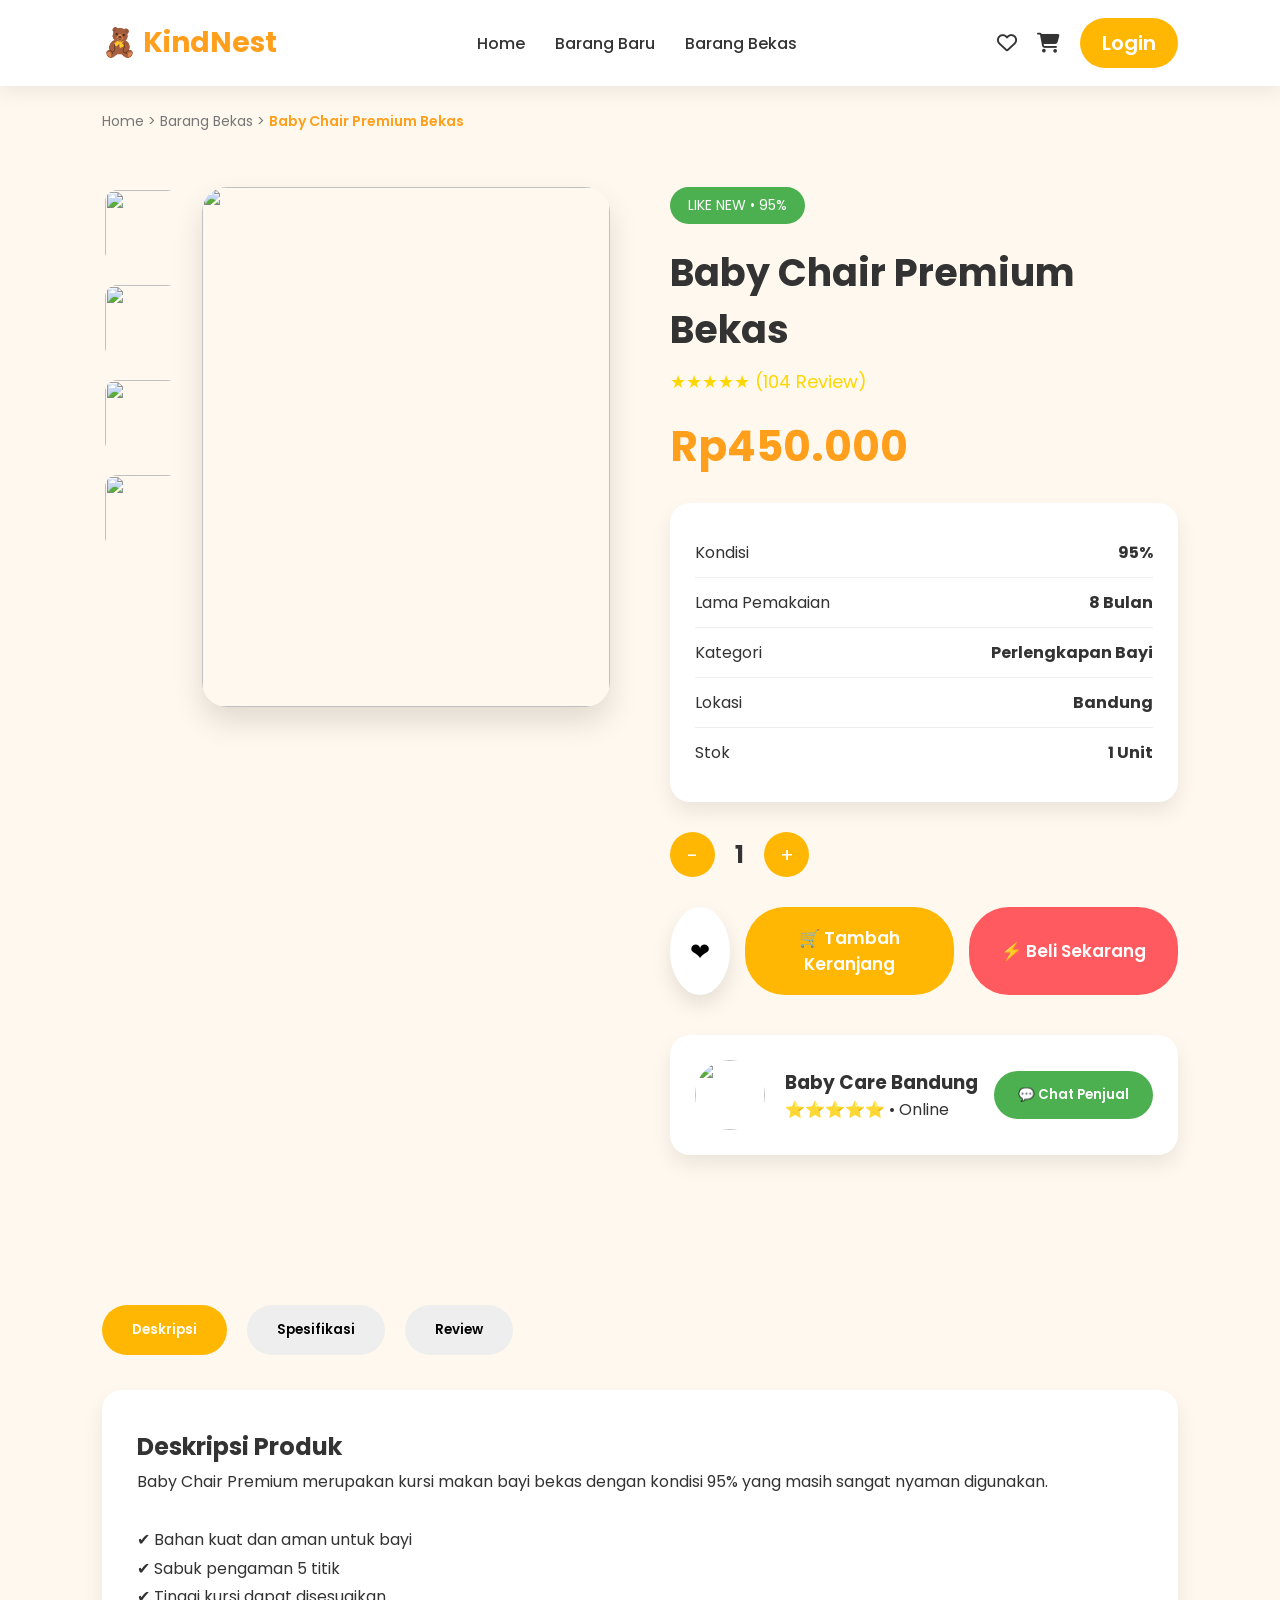
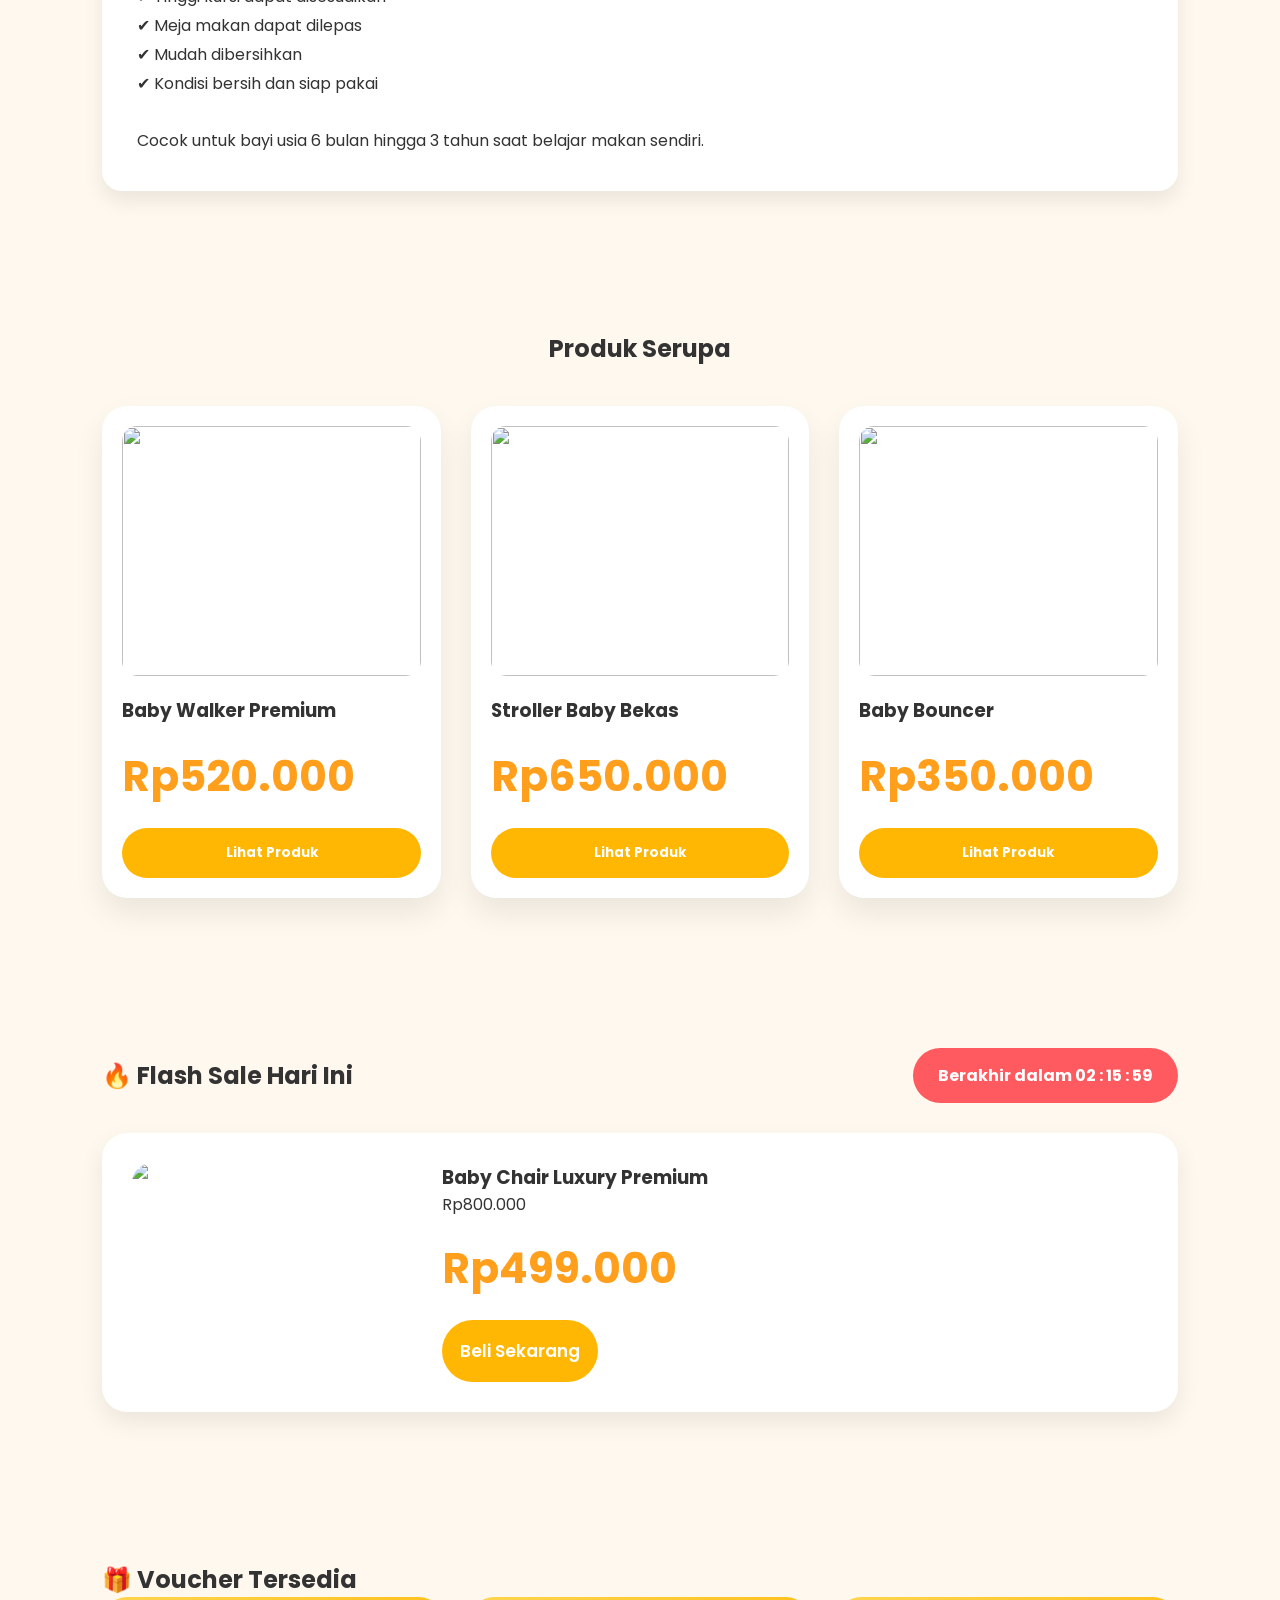
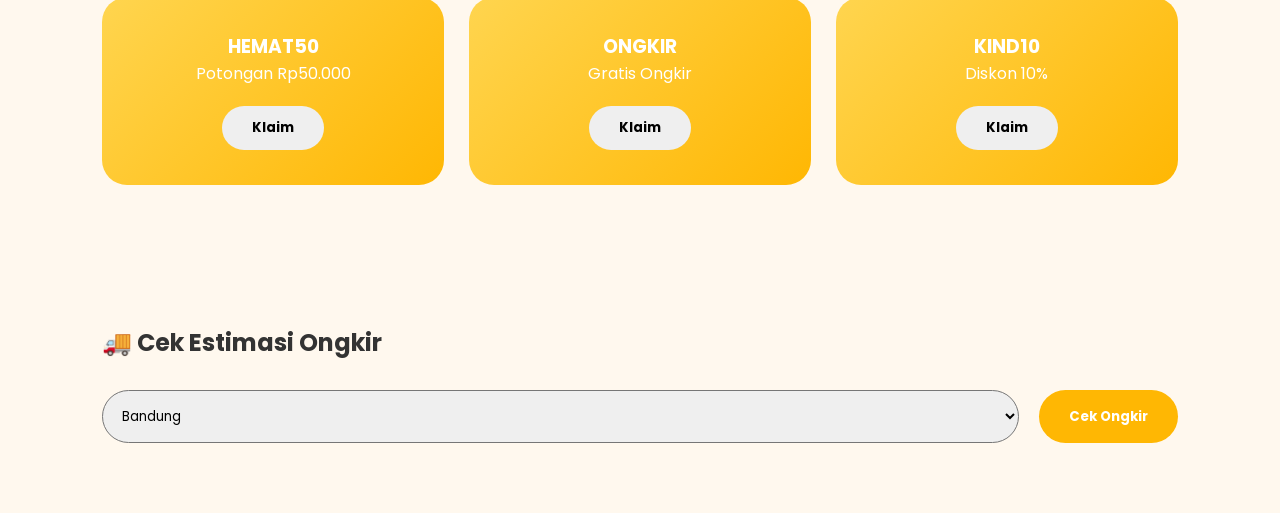
==== baby-chair.html @ d336367d "Initial commit" ====
<!DOCTYPE html>
<html lang="id">

<head>

<meta charset="UTF-8">
<meta name="viewport" content="width=device-width, initial-scale=1.0">

<title>KindNest | Detail Baby Chair Bekas</title>


<link rel="preconnect" href="https://fonts.googleapis.com">

<link href="https://fonts.googleapis.com/css2?family=Poppins:wght@300;400;500;600;700&display=swap" rel="stylesheet">


<link rel="stylesheet"
href="https://cdnjs.cloudflare.com/ajax/libs/font-awesome/6.6.0/css/all.min.css">


<link rel="stylesheet" href="css/style.css">


</head>



<body>



<header>


<div class="logo">🧸 KindNest</div>



<nav>

<a href="index.html">Home</a>

<a href="barang-baru.html">Barang Baru</a>

<a href="barang-bekas.html">Barang Bekas</a>

</nav>




<div class="header-icon">


<i class="fa-regular fa-heart"></i>


<i class="fa-solid fa-cart-shopping"></i>


<a href="login.html" class="login-btn">Login</a>


</div>



</header>





<div class="breadcrumb">


Home >

Barang Bekas >


<span>Baby Chair Premium Bekas</span>


</div>







<section class="detail-container">



<!-- GALLERY -->


<div class="gallery">



<div class="thumbnail">



<img src="assets/images/chair1.jpg" onclick="changeImage(this)">



<img src="assets/images/chair2.jpg" onclick="changeImage(this)">



<img src="assets/images/chair3.jpg" onclick="changeImage(this)">



<img src="assets/images/chair4.jpg" onclick="changeImage(this)">



</div>





<div class="main-image">


<img id="mainImage" src="assets/images/chair1.jpg">



</div>



</div>







<!-- DETAIL PRODUK -->


<div>




<span class="badge-used">


LIKE NEW • 95%


</span>





<h1 class="product-title">


Baby Chair Premium Bekas


</h1>





<div class="rating">


★★★★★ (104 Review)


</div>





<div class="price">


Rp450.000


</div>







<div class="info-box">





<div class="info-item">


<span>Kondisi</span>


<strong>95%</strong>


</div>






<div class="info-item">


<span>Lama Pemakaian</span>


<strong>8 Bulan</strong>


</div>






<div class="info-item">


<span>Kategori</span>


<strong>Perlengkapan Bayi</strong>


</div>






<div class="info-item">


<span>Lokasi</span>


<strong>Bandung</strong>


</div>






<div class="info-item">


<span>Stok</span>


<strong>1 Unit</strong>


</div>





</div>







<div class="quantity">


<button onclick="minus()">-</button>


<span id="qty">1</span>


<button onclick="plus()">+</button>


</div>







<div class="action">



<button class="wishlist">


❤


</button>




<button class="cart">


🛒 Tambah Keranjang


</button>





<button class="buy">


⚡ Beli Sekarang


</button>



</div>







<div class="seller">





<div class="avatar">



<img src="assets/images/avatar.jpg">





<div>


<h3>Baby Care Bandung</h3>


<p>⭐⭐⭐⭐⭐ • Online</p>


</div>




</div>





<button class="chat-btn">


💬 Chat Penjual


</button>




</div>





</div>





</section>

<!-- ===================================== -->
<!-- DESKRIPSI PRODUK -->
<!-- ===================================== -->


<section class="tabs-section">



<div class="tabs">



<button class="tab-btn active" onclick="openTab('deskripsi')">

Deskripsi

</button>





<button class="tab-btn" onclick="openTab('spesifikasi')">

Spesifikasi

</button>





<button class="tab-btn" onclick="openTab('review')">

Review

</button>



</div>









<div id="deskripsi" class="tab-content active">



<h2>Deskripsi Produk</h2>




<p>


Baby Chair Premium merupakan kursi makan bayi
bekas dengan kondisi 95% yang masih sangat nyaman digunakan.


<br><br>


✔ Bahan kuat dan aman untuk bayi


<br>


✔ Sabuk pengaman 5 titik


<br>


✔ Tinggi kursi dapat disesuaikan


<br>


✔ Meja makan dapat dilepas


<br>


✔ Mudah dibersihkan


<br>


✔ Kondisi bersih dan siap pakai


<br><br>


Cocok untuk bayi usia 6 bulan hingga 3 tahun
saat belajar makan sendiri.


</p>



</div>









<div id="spesifikasi" class="tab-content">



<table>



<tr>

<td>Brand</td>

<td>Baby Safe</td>

</tr>





<tr>

<td>Berat</td>

<td>6 Kg</td>

</tr>





<tr>

<td>Warna</td>

<td>Putih Grey</td>

</tr>





<tr>

<td>Material</td>

<td>Plastik Premium + Aluminium</td>

</tr>





<tr>

<td>Usia</td>

<td>6 Bulan - 3 Tahun</td>

</tr>





<tr>

<td>Kondisi</td>

<td>95%</td>

</tr>



</table>



</div>









<div id="review" class="tab-content">



<h2>Rating Produk</h2>







<div class="rating-box">





<div>


★★★★★


<div class="progress">


<div style="width:95%"></div>


</div>


</div>







<div>


★★★★☆


<div class="progress">


<div style="width:70%"></div>


</div>


</div>







<div>


★★★☆☆


<div class="progress">


<div style="width:20%"></div>


</div>


</div>





</div>









<div class="review-card">



<img src="assets/images/avatar.jpg">




<div>



<h3>Rina Amelia</h3>



⭐⭐⭐⭐⭐




<p>


Barang sesuai foto.

Bersih dan kokoh.

Anak saya nyaman makan di kursi ini.


</p>




</div>



</div>









<div class="review-card">



<img src="assets/images/avatar2.jpg">




<div>




<h3>Dewi Lestari</h3>




⭐⭐⭐⭐⭐





<p>


Pengiriman cepat.

Kondisi masih seperti baru.

Seller sangat ramah.


</p>




</div>



</div>







</div>





</section>









<!-- ===================================== -->
<!-- PRODUK SERUPA -->
<!-- ===================================== -->



<section class="related">



<h2>Produk Serupa</h2>





<div class="related-grid">






<div class="product-card">



<img src="assets/images/produk1.jpg">




<h3>Baby Walker Premium</h3>




<p class="price">

Rp520.000

</p>




<button>

Lihat Produk

</button>




</div>









<div class="product-card">



<img src="assets/images/bekas1.jpg">




<h3>Stroller Baby Bekas</h3>




<p class="price">

Rp650.000

</p>




<button>

Lihat Produk

</button>




</div>









<div class="product-card">



<img src="assets/images/produk2.jpg">




<h3>Baby Bouncer</h3>




<p class="price">

Rp350.000

</p>




<button>

Lihat Produk

</button>




</div>







</div>




</section>

<script>


function changeImage(img){

document.getElementById("mainImage").src = img.src;

}




let qty = 1;



function plus(){


qty++;


document.getElementById("qty").innerHTML = qty;


}





function minus(){


if(qty > 1){


qty--;


document.getElementById("qty").innerHTML = qty;


}


}







function openTab(tabName){



let contents = document.querySelectorAll(".tab-content");

let buttons = document.querySelectorAll(".tab-btn");




contents.forEach(function(content){


content.classList.remove("active");


});





buttons.forEach(function(button){


button.classList.remove("active");


});





document.getElementById(tabName).classList.add("active");



event.target.classList.add("active");



}







function cekOngkir(){


let hasil = document.getElementById("ongkirResult");



hasil.innerHTML = "Estimasi ongkir Rp20.000 - Rp45.000";


}



</script>









<section class="flash-sale">





<div class="flash-header">



<h2>🔥 Flash Sale Hari Ini</h2>





<div class="timer">


Berakhir dalam



<span id="hour">02</span> :



<span id="minute">15</span> :



<span id="second">59</span>



</div>



</div>









<div class="flash-card">



<img src="assets/images/chair2.jpg">





<div>




<h3>Baby Chair Luxury Premium</h3>





<p class="old-price">


Rp800.000


</p>






<h2 class="price">


Rp499.000


</h2>





<button class="cart">


Beli Sekarang


</button>





</div>




</div>





</section>









<section class="voucher">



<h2>🎁 Voucher Tersedia</h2>






<div class="voucher-grid">







<div class="voucher-card">



<h3>HEMAT50</h3>



<p>

Potongan Rp50.000

</p>



<button>

Klaim

</button>



</div>









<div class="voucher-card">



<h3>ONGKIR</h3>



<p>

Gratis Ongkir

</p>



<button>

Klaim

</button>



</div>









<div class="voucher-card">



<h3>KIND10</h3>



<p>

Diskon 10%

</p>



<button>

Klaim

</button>



</div>






</div>



</section>









<section class="shipping">





<h2>🚚 Cek Estimasi Ongkir</h2>







<div class="shipping-box">






<select>



<option>Bandung</option>



<option>Jakarta</option>



<option>Surabaya</option>



<option>Semarang</option>



<option>Yogyakarta</option>



</select>







<button onclick="cekOngkir()">



Cek Ongkir



</button>






</div>






<p id="ongkirResult"></p>






</section>









</body>


</html>
---- css/style.css ----
/* ===========================
   KINDNEST STYLE.CSS
=========================== */

* {
    margin: 0;
    padding: 0;
    box-sizing: border-box;
    font-family: 'Poppins', sans-serif;
}

body {
    background: #FFF8EE;
    color: #333;
}

a {
    text-decoration: none;
    color: inherit;
}

img {
    width: 100%;
    display: block;
}

section {
    padding: 70px 8%;
}

/* ===========================
   NAVBAR
=========================== */

header {
    display: flex;
    justify-content: space-between;
    align-items: center;
    padding: 18px 8%;
    background: white;
    position: sticky;
    top: 0;
    z-index: 999;
    box-shadow: 0 5px 20px rgba(0, 0, 0, .08);
}

.logo {
    font-size: 28px;
    font-weight: 700;
    color: #ff9f1c;
}

nav {
    display: flex;
    gap: 30px;
}

nav a {
    font-weight: 500;
    transition: .3s;
}

nav a:hover {
    color: #ff9f1c;
}

.header-icon {
    display: flex;
    align-items: center;
    gap: 20px;
    font-size: 20px;
}

.login-btn {
    background: #ffb703;
    color: white;
    padding: 10px 22px;
    border-radius: 30px;
    font-weight: 600;
}

.login-btn:hover {
    background: #fb8500;
}

/* ===========================
   HERO
=========================== */

.hero {

    display: grid;

    grid-template-columns: 1fr 1fr;

    align-items: center;

    gap: 50px;

}

.badge {

    display: inline-block;

    background: #FFE9A8;

    color: #444;

    padding: 10px 18px;

    border-radius: 30px;

    margin-bottom: 25px;

}

.hero h1 {

    font-size: 58px;

    line-height: 1.2;

    margin-bottom: 25px;

}

.hero h1 span {

    color: #ff9f1c;

}

.hero p {

    font-size: 18px;

    color: #666;

    line-height: 1.8;

    margin-bottom: 35px;

}

.hero-button {

    display: flex;

    gap: 20px;

}

.btn-primary {

    background: #ffb703;

    color: white;

    padding: 16px 30px;

    border-radius: 40px;

    font-weight: bold;

}

.btn-secondary {

    border: 2px solid #ffb703;

    padding: 16px 30px;

    border-radius: 40px;

    color: #ff9f1c;

    font-weight: bold;
    transition: .3s;

}

.btn-primary:hover {

    background: #fb8500;

}

.btn-secondary:hover {

    background: #ffb703;

    color: white;

}

.hero-image img {

    border-radius: 30px;

}

/* ===========================
CATEGORY
=========================== */

.category h2 {

    text-align: center;

    margin-bottom: 45px;

    font-size: 36px;

}

.category-grid {

    display: grid;

    grid-template-columns: repeat(6, 1fr);

    gap: 25px;

}

.cat-card {

    background: white;

    padding: 35px;

    border-radius: 20px;

    text-align: center;

    font-size: 45px;

    transition: .3s;

    cursor: pointer;

    box-shadow: 0 10px 20px rgba(0, 0, 0, .08);

}

.cat-card:hover {

    transform: translateY(-8px);

}

.cat-card p {

    margin-top: 15px;

    font-size: 16px;

    font-weight: 600;

}

/* ===========================
PRODUCT
=========================== */

.product h2 {

    text-align: center;

    margin-bottom: 50px;

    font-size: 36px;

}

.product-grid {

    display: grid;

    grid-template-columns: repeat(3, 1fr);

    gap: 35px;

}

.product-card {

    background: white;

    padding: 20px;

    border-radius: 25px;

    box-shadow: 0 15px 30px rgba(0, 0, 0, .08);

    position: relative;

    transition: .3s;

}

.product-card:hover {

    transform: translateY(-10px);

}

.product-card img {

    height: 250px;

    object-fit: cover;

    border-radius: 15px;

    margin-bottom: 20px;

}

.product-card h3 {

    margin-bottom: 12px;

}

.price {

    font-size: 22px;

    font-weight: bold;

    color: #ff9f1c;

    margin: 15px 0;

}

.condition {

    color: #777;

    margin-top: 10px;

}

.product-card button {

    width: 100%;

    padding: 15px;

    background: #ffb703;

    border: none;

    border-radius: 30px;

    font-weight: bold;

    cursor: pointer;

    color: white;

}

.product-card button:hover {

    background: #fb8500;

}

.new {

    position: absolute;

    top: 20px;

    left: 20px;

    background: #4CAF50;

    padding: 8px 15px;

    color: white;

    border-radius: 20px;

    font-size: 13px;

}

.used {

    position: absolute;

    top: 20px;

    left: 20px;

    background: #ff5a5f;

    padding: 8px 15px;

    color: white;

    border-radius: 20px;

    font-size: 13px;

}


/* ===========================
FOOTER
=========================== */

footer {

    background: #222;

    color: white;

    text-align: center;

    padding: 70px 8%;

    margin-top: 80px;

}

footer h2 {

    font-size: 34px;

    margin-bottom: 20px;

}

.social {

    margin: 30px 0;

    display: flex;

    justify-content: center;

    gap: 25px;

    font-size: 28px;

}

.social i {

    cursor: pointer;

    transition: .3s;

}

.social i:hover {

    color: #ffb703;

}

/* ===========================
RESPONSIVE
=========================== */

@media(max-width:992px) {

    .hero {

        grid-template-columns: 1fr;

    }

    .category-grid {

        grid-template-columns: repeat(3, 1fr);

    }

    .product-grid {

        grid-template-columns: repeat(2, 1fr);

    }

    .why-grid {

        grid-template-columns: repeat(2, 1fr);

    }

    header {

        flex-direction: column;

        gap: 20px;

    }

}

@media(max-width:768px) {

    .category-grid {

        grid-template-columns: repeat(2, 1fr);

    }

    .product-grid {

        grid-template-columns: 1fr;

    }

    .why-grid {

        grid-template-columns: 1fr;

    }

    .hero h1 {

        font-size: 42px;

    }

    nav {

        display: none;

    }
}

/* ===========================
ANIMATION
=========================== */

.hidden {

    opacity: 0;

    transform: translateY(40px);

    transition: .6s;

}

.show {

    opacity: 1;

    transform: translateY(0);

}

.search-box {

    display: flex;

    align-items: center;

    background: #f5f5f5;

    padding: 10px 15px;

    border-radius: 30px;

    gap: 10px;

}

.search-box input {

    border: none;

    outline: none;

    background: transparent;

    width: 180px;

}

/* ========================= */

.tabs-section {

    padding: 70px 8%;

}

.tabs {

    display: flex;

    gap: 20px;

    margin-bottom: 35px;

}

.tab-btn {

    padding: 15px 30px;

    border: none;

    background: #eeeeee;

    border-radius: 30px;

    cursor: pointer;

    font-weight: 600;

}

.tab-btn.active {

    background: #ffb703;

    color: white;

}

.tab-content {

    display: none;

    background: white;

    padding: 35px;

    border-radius: 20px;

    box-shadow: 0 10px 20px rgba(0, 0, 0, .08);

    line-height: 1.8;

}

.tab-content.active {

    display: block;

}

table {

    width: 100%;

    border-collapse: collapse;

}

table td {

    padding: 15px;

    border-bottom: 1px solid #eee;

}

.progress {

    height: 10px;

    background: #eee;

    border-radius: 30px;

    margin: 10px 0 20px;

    overflow: hidden;

}

.progress div {

    height: 100%;

    background: #ffb703;

}

.review-card {

    display: flex;

    gap: 20px;

    margin-top: 30px;

    padding: 20px;

    border: 1px solid #eee;

    border-radius: 15px;

}

.review-card img {

    width: 70px;

    height: 70px;

    border-radius: 50%;

    object-fit: cover;

}

.related {

    padding: 70px 8%;

}

.related h2 {

    text-align: center;

    margin-bottom: 40px;

}

.related-grid {

    display: grid;

    grid-template-columns: repeat(3, 1fr);

    gap: 30px;

}

@media(max-width:768px) {

    .related-grid {

        grid-template-columns: 1fr;

    }

}

/* ========================= */

.flash-sale {

    padding: 80px 8%;

}

.flash-header {

    display: flex;

    justify-content: space-between;

    align-items: center;

    margin-bottom: 30px;

}

.timer {

    background: #ff5a5f;

    color: white;

    padding: 15px 25px;

    border-radius: 40px;

    font-weight: bold;

}

.flash-card {

    background: white;

    display: flex;

    gap: 30px;

    padding: 30px;

    border-radius: 25px;

    box-shadow: 0 10px 25px rgba(0, 0, 0, .08);

}

.flash-card img {

    width: 280px;

    border-radius: 20px;

}

.voucher {

    padding: 70px 8%;

}

.voucher-grid {

    display: grid;

    grid-template-columns: repeat(3, 1fr);

    gap: 25px;

}

.voucher-card {

    background: linear-gradient(135deg, #FFD54F, #FFB703);

    padding: 35px;

    border-radius: 25px;

    color: white;

    text-align: center;

}

.voucher-card button {

    margin-top: 20px;

    padding: 12px 30px;

    border: none;

    border-radius: 30px;

    cursor: pointer;

    font-weight: bold;

}

.shipping {

    padding: 70px 8%;

}

.shipping-box {

    display: flex;

    gap: 20px;

    margin-top: 30px;

}

.shipping select {

    padding: 15px;

    border-radius: 30px;

    flex: 1;

}

.shipping button {

    padding: 15px 30px;

    background: #ffb703;

    border: none;

    border-radius: 30px;

    color: white;

    font-weight: bold;

    cursor: pointer;

}

/* ========================================= */

.toast {

    position: fixed;

    right: 30px;

    top: 30px;

    background: #4CAF50;

    color: white;

    padding: 18px 25px;

    border-radius: 15px;

    display: flex;

    gap: 15px;

    align-items: center;

    box-shadow: 0 10px 30px rgba(0, 0, 0, .15);

    transform: translateX(400px);

    transition: .4s;

    z-index: 9999;

}

.toast.show {

    transform: translateX(0);

}

/* ========================================= */

.mobile-nav {

    display: none;

    position: fixed;

    bottom: 0;

    left: 0;

    width: 100%;

    background: white;

    justify-content: space-around;

    padding: 12px;

    box-shadow: 0 -5px 20px rgba(0, 0, 0, .1);

    z-index: 999;

}

.mobile-nav a {

    display: flex;

    flex-direction: column;

    align-items: center;

    font-size: 13px;

    color: #555;

    position: relative;

}

.mobile-nav i {

    font-size: 22px;

    margin-bottom: 5px;

}

#cartBadge {

    position: absolute;

    top: -8px;

    right: 10px;

    background: red;

    color: white;

    width: 20px;

    height: 20px;

    border-radius: 50%;

    display: flex;

    justify-content: center;

    align-items: center;

    font-size: 11px;

}

@media(max-width:768px) {

    .mobile-nav {

        display: flex;

    }

    header {

        padding-bottom: 20px;

    }

}

.sell-banner {

    display: grid;

    grid-template-columns: 1fr 1fr;

    padding: 90px 8%;

    align-items: center;

    gap: 60px;

}

.sell-banner h2 {

    font-size: 42px;

    margin-bottom: 20px;

}

.sell-banner p {

    line-height: 1.9;

    margin-bottom: 30px;

    color: #666;

}

.sell-right img {

    width: 100%;

}

.steps {

    padding: 100px 8%;

    background: white;

}

.steps h2 {

    text-align: center;

    margin-bottom: 60px;

    font-size: 40px;

}

.step-grid {

    display: grid;

    grid-template-columns: repeat(4, 1fr);

    gap: 30px;

}

.step {

    background: #FFF8EE;

    padding: 35px;

    border-radius: 20px;

    text-align: center;

}

.circle {

    width: 70px;

    height: 70px;

    background: #ffb703;

    border-radius: 50%;

    display: flex;

    justify-content: center;

    align-items: center;

    margin: auto;

    font-size: 28px;

    font-weight: bold;

    color: white;

    margin-bottom: 25px;

}

.stats {

    display: grid;

    grid-template-columns: repeat(4, 1fr);

    padding: 80px 8%;

    background: #ffb703;

    color: white;

    text-align: center;

}

.stats h2 {

    font-size: 50px;

    margin-bottom: 10px;

}

/* ===================================
WHY KINDNEST
=================================== */

.why-kindnest {

    padding: 100px 8%;

    background: white;

}

.why-kindnest h2 {

    text-align: center;

    font-size: 42px;

    margin-bottom: 20px;

    color: #333;

}

.why-desc {

    max-width: 700px;

    margin: auto;

    text-align: center;

    line-height: 1.8;

    color: #666;

    margin-bottom: 60px;

}

.why-grid {

    display: grid;

    grid-template-columns: repeat(4, 1fr);

    gap: 30px;

}

.why-card {

    background: #FFF8EE;

    padding: 40px 30px;

    border-radius: 25px;

    text-align: center;

    transition: .4s;

    box-shadow: 0 10px 20px rgba(0, 0, 0, .05);

}

.why-card:hover {

    transform: translateY(-12px);

}

.icon {

    font-size: 55px;

    margin-bottom: 20px;

}

.why-card h3 {

    margin-bottom: 15px;

    color: #ff9f1c;

}

.why-card p {

    line-height: 1.8;

    color: #666;

}

@media(max-width:992px) {

    .why-grid {

        grid-template-columns: repeat(2, 1fr);

    }

}

@media(max-width:768px) {

    .why-grid {

        grid-template-columns: 1fr;

    }

}

/* ===================================
ECO IMPACT
=================================== */

.impact {

    padding: 100px 8%;

    background: linear-gradient(135deg, #E8FFF2, #F9FFF9);

}

.impact-title {

    text-align: center;

    max-width: 700px;

    margin: auto;

    margin-bottom: 60px;

}

.badge-impact {

    background: #4CAF50;

    color: white;

    padding: 10px 20px;

    border-radius: 30px;

    font-size: 14px;

}

.impact-title h2 {

    margin-top: 20px;

    font-size: 42px;

    color: #2d6a4f;

}

.impact-title p {

    margin-top: 20px;

    line-height: 1.8;

    color: #555;

}

.impact-grid {

    display: grid;

    grid-template-columns: repeat(4, 1fr);

    gap: 30px;

}

.impact-card {

    background: white;

    padding: 40px;

    border-radius: 25px;

    text-align: center;

    box-shadow: 0 10px 25px rgba(0, 0, 0, .08);

    transition: .3s;

}

.impact-card:hover {

    transform: translateY(-10px);

}

.impact-card h3 {

    font-size: 50px;

    color: #4CAF50;

    margin-bottom: 15px;

}

.impact-card p {

    font-weight: 600;

    color: #666;

}

@media(max-width:992px) {

    .impact-grid {

        grid-template-columns: repeat(2, 1fr);

    }

}

@media(max-width:768px) {

    .impact-grid {

        grid-template-columns: 1fr;

    }

}


/* ===================================
PROMO SLIDER
=================================== */

.promo-slider {

    width: 100%;

    position: relative;

    margin: 60px auto;

    overflow: hidden;

    border-radius: 30px;

}

.slides {

    display: none;

    position: relative;

}

.slides img {

    width: 100%;

    height: 500px;

    object-fit: cover;

}

.caption {

    position: absolute;

    left: 8%;

    top: 50%;

    transform: translateY(-50%);

    color: white;

    max-width: 500px;

}

.caption h2 {

    font-size: 48px;

    margin-bottom: 20px;

}

.caption p {

    font-size: 18px;

    line-height: 1.8;

}

.slider-dot {

    text-align: center;

    margin-top: 20px;

}

.dot {

    height: 14px;

    width: 14px;

    background: #ccc;

    display: inline-block;

    margin: 0 6px;

    border-radius: 50%;

    cursor: pointer;

}

.active-dot {

    background: #ffb703;

}

.fade {

    animation: fade 1s;

}

@keyframes fade {

    from {
        opacity: .4;
    }

    to {
        opacity: 1;
    }

}

.footer {

    background: #2F4858;

    color: white;

    padding: 70px 8% 20px;

    margin-top: 80px;

}

.footer-container {

    display: grid;

    grid-template-columns: repeat(4, 1fr);

    gap: 40px;

}

.footer a {

    display: block;

    color: white;

    text-decoration: none;

    margin: 10px 0;

}

.footer i {

    font-size: 24px;

    margin-right: 15px;

    cursor: pointer;

}

@media(max-width:768px) {

    .footer-container {

        grid-template-columns: 1fr;

    }

}

.product-card{

overflow:hidden;

}

.mobile-nav{

display:none;

}

.detail {
    display: flex;
    align-items: center;
    justify-content: center;
    width: 100%;
    height: 55px;
    background-color: #ffb000;
    color: white;
    text-decoration: none;
    border-radius: 30px;
    font-weight: bold;
    font-size: 16px;
    cursor: pointer;
    border: none;
}

.detail:hover {
    background-color: #e89f00;
}

.action {
    display: flex;
    gap: 15px;
    margin-top: 20px;
}

.action .detail,
.action .chat {
    flex: 1;
}

.chat {
    width: 100%;
    height: 55px;
    border-radius: 30px;
    border: none;
    background: #f1f1f1;
    font-weight: bold;
    font-size: 16px;
}



/* ========================= */

.breadcrumb{

padding:25px 8%;

font-size:14px;

color:#777;

}

.breadcrumb span{

color:#ff9f1c;

font-weight:600;

}

/* ========================= */

.detail-container{

display:grid;

grid-template-columns:1fr 1fr;

gap:60px;

padding:30px 8% 80px;

}

/* ========================= */

.gallery{

display:flex;

gap:20px;

}

.thumbnail{

display:flex;

flex-direction:column;

gap:15px;

}

.thumbnail img{

width:80px;

height:80px;

border-radius:15px;

cursor:pointer;

border:3px solid transparent;

object-fit:cover;

transition:.3s;

}

.thumbnail img:hover{

border-color:#ffb703;

}

.main-image{

flex:1;

}

.main-image img{

width:100%;

height:520px;

border-radius:25px;

object-fit:cover;

box-shadow:0 15px 30px rgba(0,0,0,.12);

transition:.3s;

}

.main-image img:hover{

transform:scale(1.03);

}

/* ========================= */

.badge-used{

display:inline-block;

background:#4CAF50;

padding:8px 18px;

border-radius:30px;

color:white;

margin-bottom:20px;

font-size:14px;

}

.product-title{

font-size:38px;

font-weight:700;

margin-bottom:10px;

}

.rating{

color:gold;

font-size:18px;

margin-bottom:15px;

}

.price{

font-size:42px;

font-weight:bold;

color:#ff9f1c;

margin:20px 0;

}

.info-box{

background:white;

padding:25px;

border-radius:20px;

margin:25px 0;

box-shadow:0 10px 20px rgba(0,0,0,.08);

}

.info-item{

display:flex;

justify-content:space-between;

padding:12px 0;

border-bottom:1px solid #eee;

}

.info-item:last-child{

border:none;

}

/* ========================= */

.quantity{

display:flex;

align-items:center;

gap:20px;

margin:30px 0;

}

.quantity button{

width:45px;

height:45px;

border:none;

border-radius:50%;

background:#ffb703;

color:white;

font-size:20px;

cursor:pointer;

}

.quantity span{

font-size:24px;

font-weight:bold;

}

/* ========================= */

.action{

display:flex;

gap:15px;

margin-top:25px;

}

.cart{

flex:1;

padding:18px;

background:#ffb703;

color:white;

border:none;

border-radius:40px;

font-size:17px;

cursor:pointer;

font-weight:600;

}

.buy{

flex:1;

padding:18px;

background:#ff5a5f;

color:white;

border:none;

border-radius:40px;

font-size:17px;

cursor:pointer;

font-weight:600;

}

.wishlist{

width:60px;

border:none;

border-radius:50%;

background:white;

font-size:24px;

cursor:pointer;

box-shadow:0 10px 20px rgba(0,0,0,.1);

}

.cart:hover{

background:#fb8500;

}

.buy:hover{

background:#e63946;

}

/* ========================= */

.seller{

margin-top:40px;

background:white;

padding:25px;

border-radius:20px;

display:flex;

justify-content:space-between;

align-items:center;

box-shadow:0 10px 20px rgba(0,0,0,.08);

}

.avatar{

display:flex;

align-items:center;

gap:20px;

}

.avatar img{

width:70px;

height:70px;

border-radius:50%;

}

.chat-btn{

background:#4CAF50;

padding:14px 24px;

border:none;

border-radius:30px;

color:white;

cursor:pointer;

font-weight:600;

}

/* ========================= */

@media(max-width:992px){

.detail-container{

grid-template-columns:1fr;

}

.gallery{

flex-direction:column-reverse;

}

.thumbnail{

flex-direction:row;

}

}

.promo-slider {
    position: relative;
    overflow: hidden;
}

.slides {
    display: none;
    position: relative;
}

.slides img {
    width: 100%;
    height: 400px;
    object-fit: cover;
}


.caption {
    position: absolute;
    bottom: 30px;
    left: 50px;
}


.fade {
    animation: fade 1.5s;
}


@keyframes fade {

from {
    opacity: .4;
}

to {
    opacity: 1;
}

}


.slider-dot {
    text-align: center;
}


.dot {

height: 12px;
width: 12px;
margin: 5px;
background-color: gray;
border-radius: 50%;
display: inline-block;

}

.recycle-logo {
    width: 100%;
    max-width: 650px;

    display: block;

    border-radius: 30px;
    overflow: hidden;

    box-shadow: 0 15px 35px rgba(0,0,0,0.18);
}
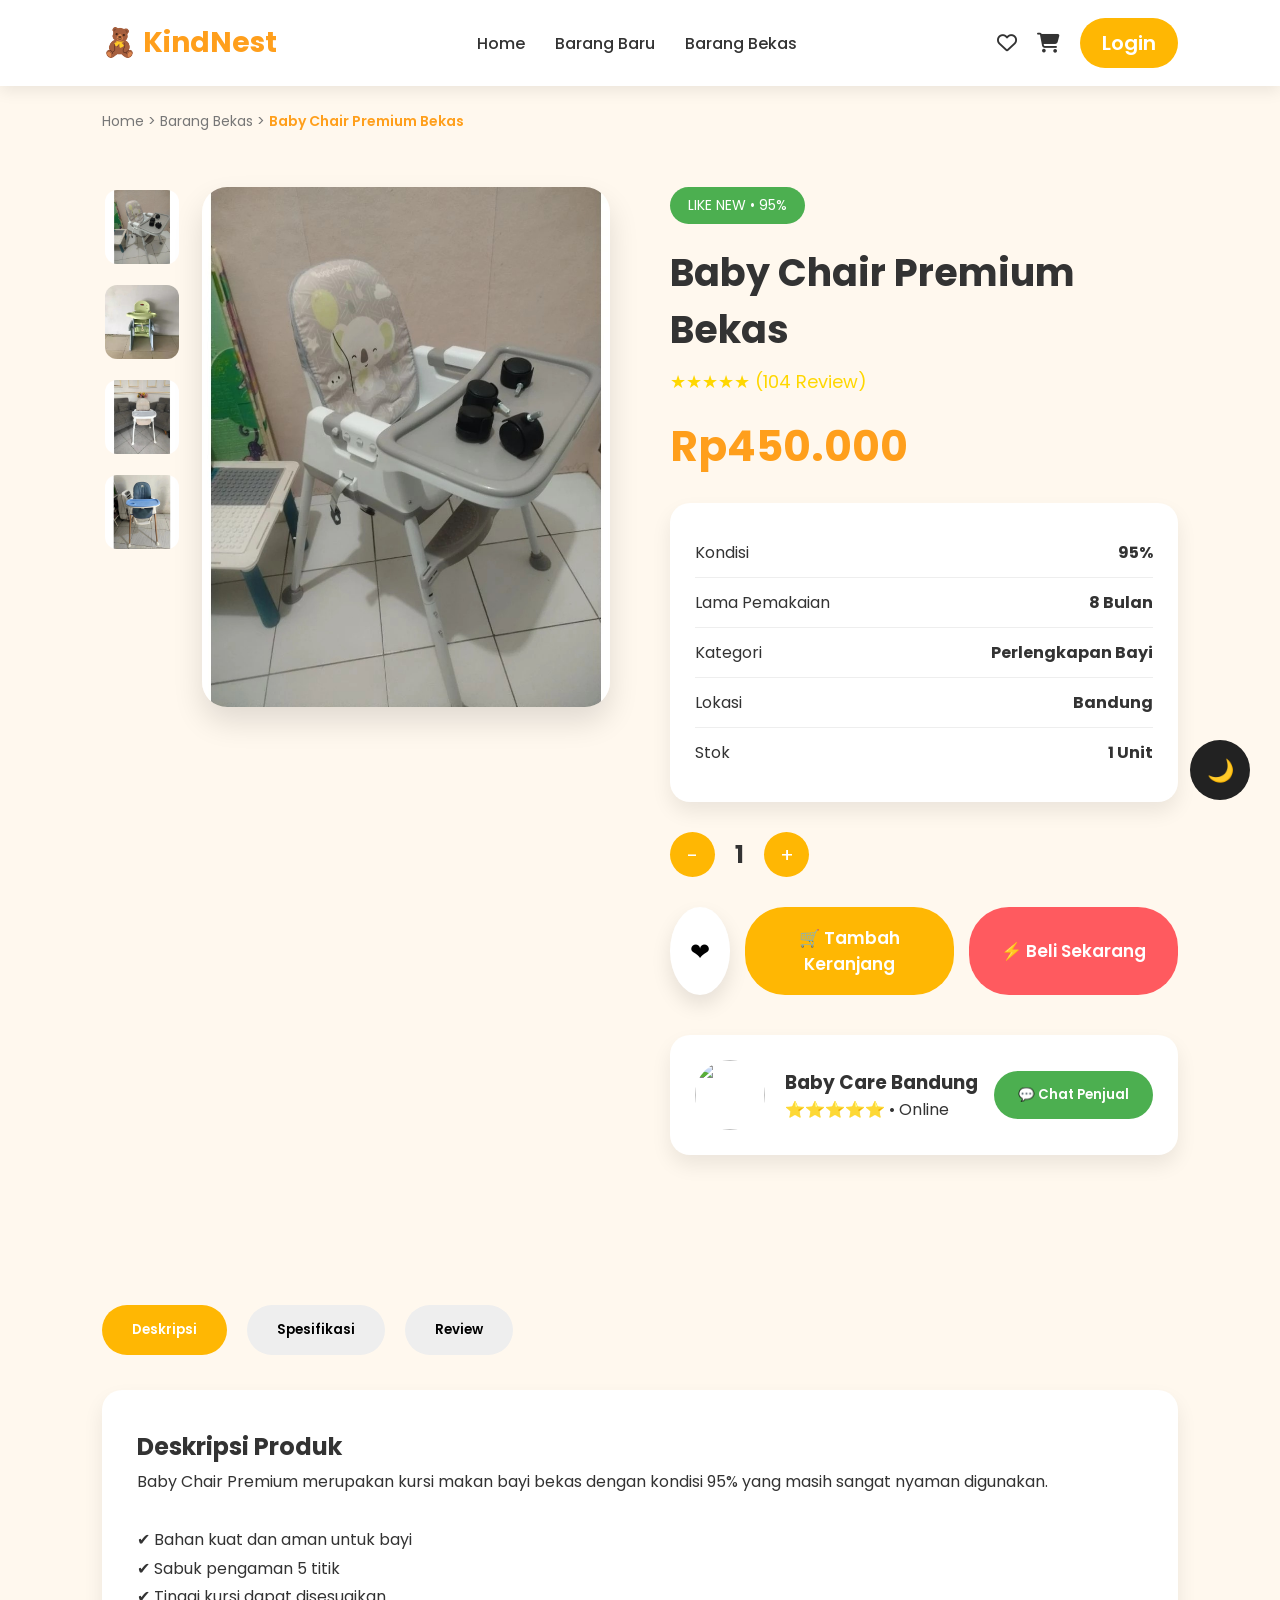
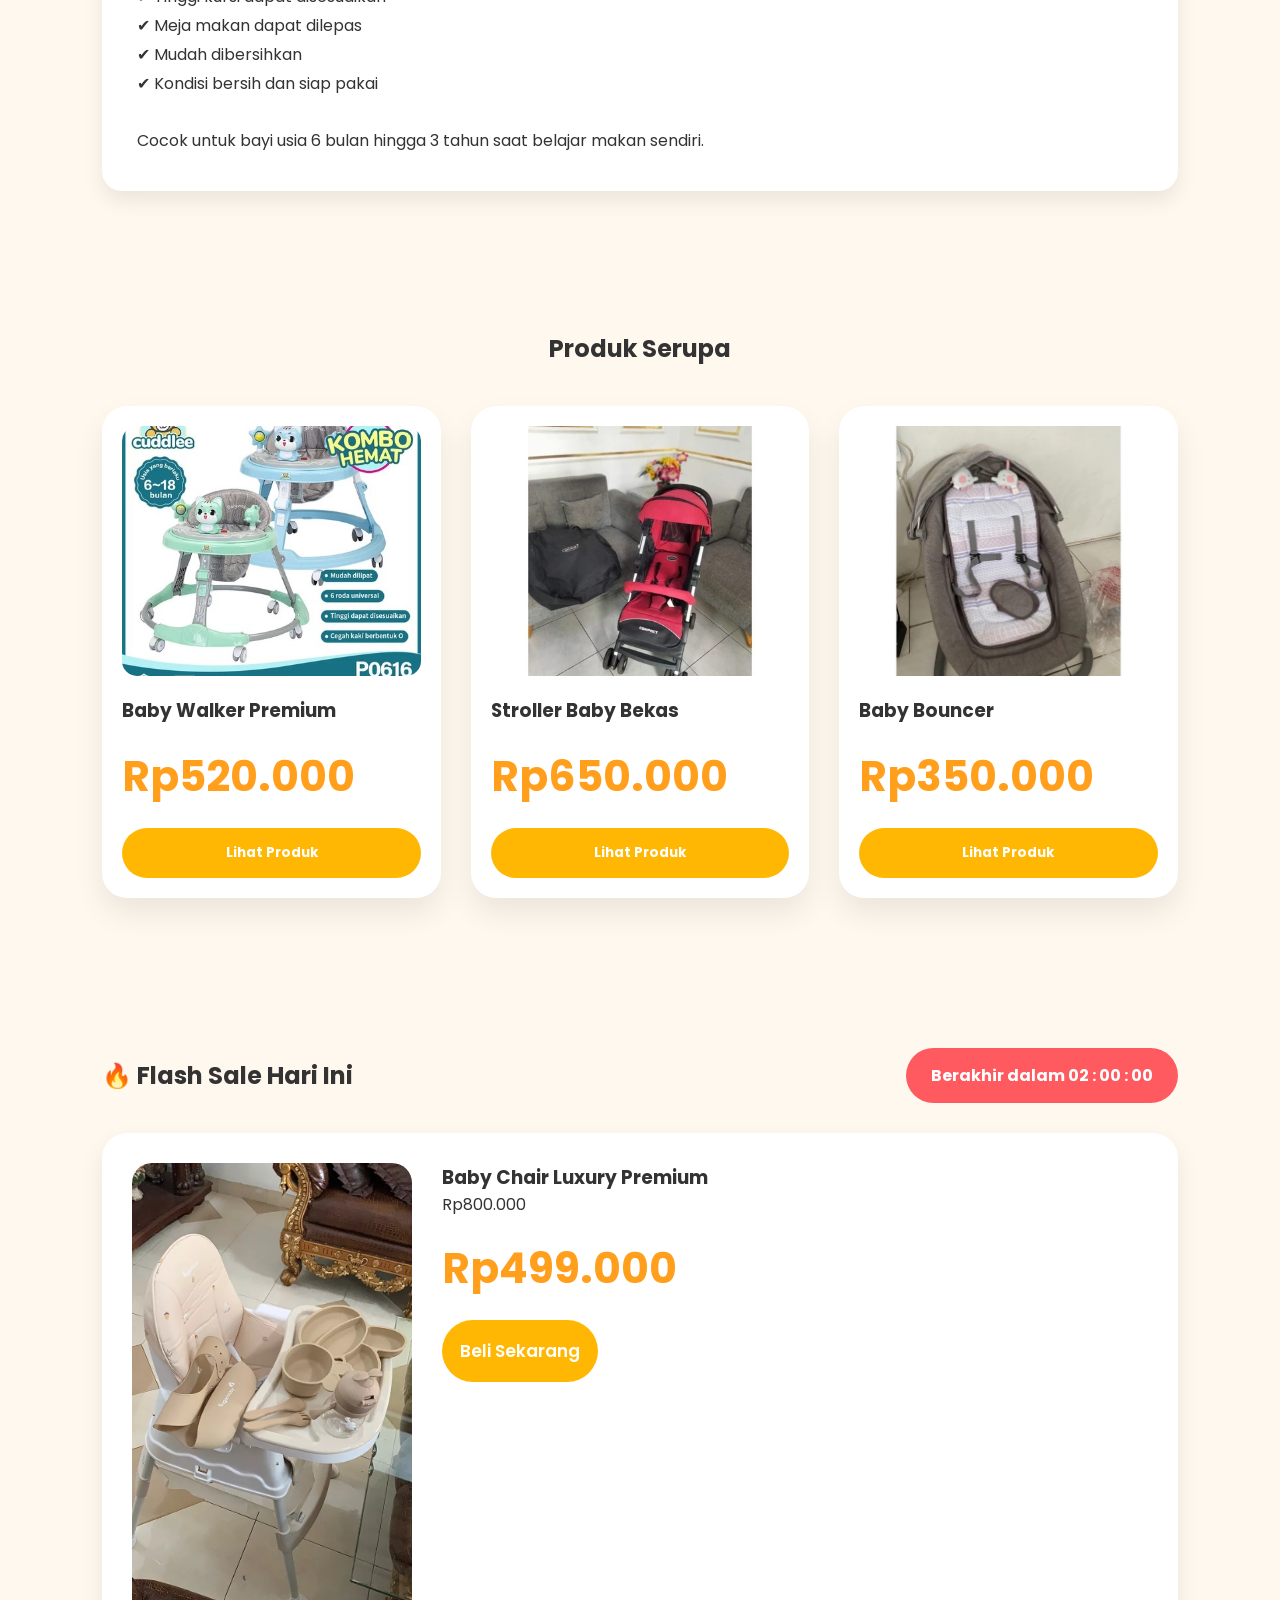
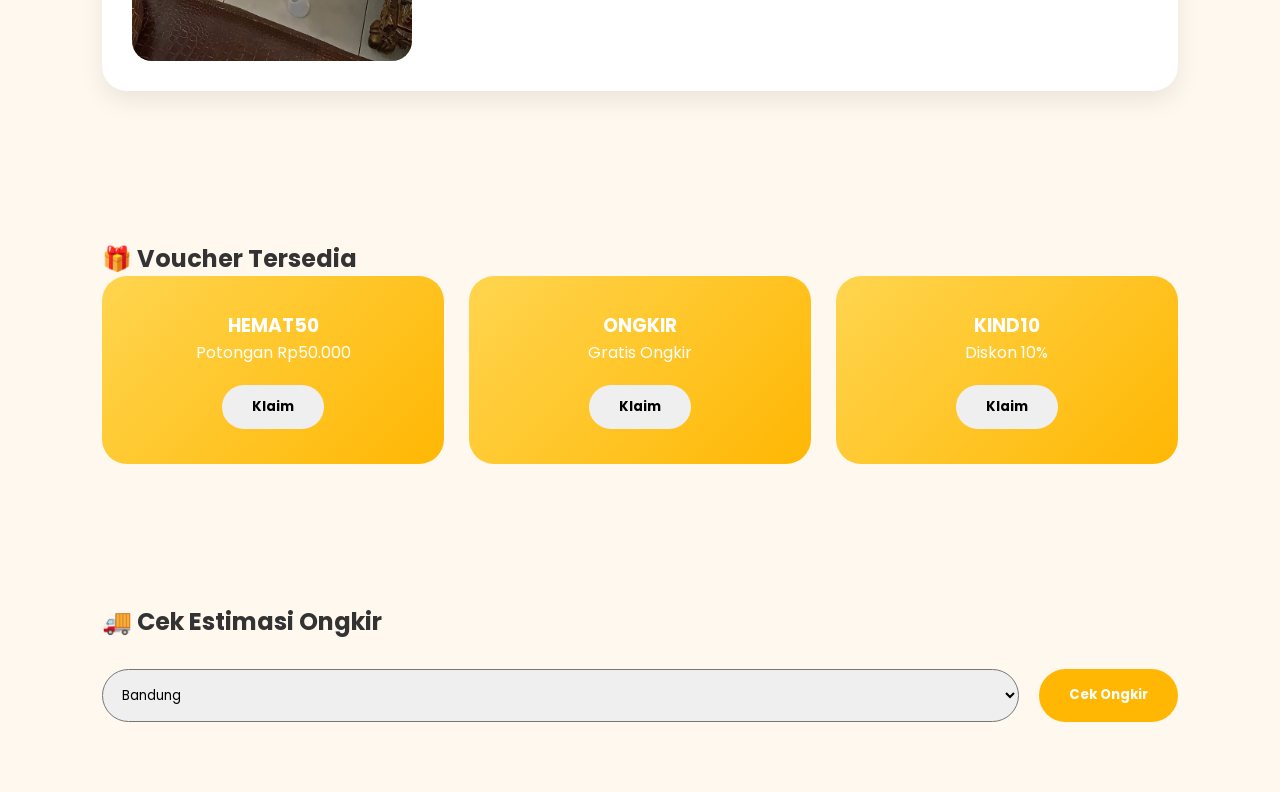
==== commit 47d1638c: "Add files via upload" ====
--- a/baby-chair.html
+++ b/baby-chair.html
@@ -1,1494 +1,1495 @@
-<!DOCTYPE html>
-<html lang="id">
-
-<head>
-
-<meta charset="UTF-8">
-<meta name="viewport" content="width=device-width, initial-scale=1.0">
-
-<title>KindNest | Detail Baby Chair Bekas</title>
-
-
-<link rel="preconnect" href="https://fonts.googleapis.com">
-
-<link href="https://fonts.googleapis.com/css2?family=Poppins:wght@300;400;500;600;700&display=swap" rel="stylesheet">
-
-
-<link rel="stylesheet"
-href="https://cdnjs.cloudflare.com/ajax/libs/font-awesome/6.6.0/css/all.min.css">
-
-
-<link rel="stylesheet" href="css/style.css">
-
-
-</head>
-
-
-
-<body>
-
-
-
-<header>
-
-
-<div class="logo">🧸 KindNest</div>
-
-
-
-<nav>
-
-<a href="index.html">Home</a>
-
-<a href="barang-baru.html">Barang Baru</a>
-
-<a href="barang-bekas.html">Barang Bekas</a>
-
-</nav>
-
-
-
-
-<div class="header-icon">
-
-
-<i class="fa-regular fa-heart"></i>
-
-
-<i class="fa-solid fa-cart-shopping"></i>
-
-
-<a href="login.html" class="login-btn">Login</a>
-
-
-</div>
-
-
-
-</header>
-
-
-
-
-
-<div class="breadcrumb">
-
-
-Home >
-
-Barang Bekas >
-
-
-<span>Baby Chair Premium Bekas</span>
-
-
-</div>
-
-
-
-
-
-
-
-<section class="detail-container">
-
-
-
-<!-- GALLERY -->
-
-
-<div class="gallery">
-
-
-
-<div class="thumbnail">
-
-
-
-<img src="assets/images/chair1.jpg" onclick="changeImage(this)">
-
-
-
-<img src="assets/images/chair2.jpg" onclick="changeImage(this)">
-
-
-
-<img src="assets/images/chair3.jpg" onclick="changeImage(this)">
-
-
-
-<img src="assets/images/chair4.jpg" onclick="changeImage(this)">
-
-
-
-</div>
-
-
-
-
-
-<div class="main-image">
-
-
-<img id="mainImage" src="assets/images/chair1.jpg">
-
-
-
-</div>
-
-
-
-</div>
-
-
-
-
-
-
-
-<!-- DETAIL PRODUK -->
-
-
-<div>
-
-
-
-
-<span class="badge-used">
-
-
-LIKE NEW • 95%
-
-
-</span>
-
-
-
-
-
-<h1 class="product-title">
-
-
-Baby Chair Premium Bekas
-
-
-</h1>
-
-
-
-
-
-<div class="rating">
-
-
-★★★★★ (104 Review)
-
-
-</div>
-
-
-
-
-
-<div class="price">
-
-
-Rp450.000
-
-
-</div>
-
-
-
-
-
-
-
-<div class="info-box">
-
-
-
-
-
-<div class="info-item">
-
-
-<span>Kondisi</span>
-
-
-<strong>95%</strong>
-
-
-</div>
-
-
-
-
-
-
-<div class="info-item">
-
-
-<span>Lama Pemakaian</span>
-
-
-<strong>8 Bulan</strong>
-
-
-</div>
-
-
-
-
-
-
-<div class="info-item">
-
-
-<span>Kategori</span>
-
-
-<strong>Perlengkapan Bayi</strong>
-
-
-</div>
-
-
-
-
-
-
-<div class="info-item">
-
-
-<span>Lokasi</span>
-
-
-<strong>Bandung</strong>
-
-
-</div>
-
-
-
-
-
-
-<div class="info-item">
-
-
-<span>Stok</span>
-
-
-<strong>1 Unit</strong>
-
-
-</div>
-
-
-
-
-
-</div>
-
-
-
-
-
-
-
-<div class="quantity">
-
-
-<button onclick="minus()">-</button>
-
-
-<span id="qty">1</span>
-
-
-<button onclick="plus()">+</button>
-
-
-</div>
-
-
-
-
-
-
-
-<div class="action">
-
-
-
-<button class="wishlist">
-
-
-❤
-
-
-</button>
-
-
-
-
-<button class="cart">
-
-
-🛒 Tambah Keranjang
-
-
-</button>
-
-
-
-
-
-<button class="buy">
-
-
-⚡ Beli Sekarang
-
-
-</button>
-
-
-
-</div>
-
-
-
-
-
-
-
-<div class="seller">
-
-
-
-
-
-<div class="avatar">
-
-
-
-<img src="assets/images/avatar.jpg">
-
-
-
-
-
-<div>
-
-
-<h3>Baby Care Bandung</h3>
-
-
-<p>⭐⭐⭐⭐⭐ • Online</p>
-
-
-</div>
-
-
-
-
-</div>
-
-
-
-
-
-<button class="chat-btn">
-
-
-💬 Chat Penjual
-
-
-</button>
-
-
-
-
-</div>
-
-
-
-
-
-</div>
-
-
-
-
-
-</section>
-
-<!-- ===================================== -->
-<!-- DESKRIPSI PRODUK -->
-<!-- ===================================== -->
-
-
-<section class="tabs-section">
-
-
-
-<div class="tabs">
-
-
-
-<button class="tab-btn active" onclick="openTab('deskripsi')">
-
-Deskripsi
-
-</button>
-
-
-
-
-
-<button class="tab-btn" onclick="openTab('spesifikasi')">
-
-Spesifikasi
-
-</button>
-
-
-
-
-
-<button class="tab-btn" onclick="openTab('review')">
-
-Review
-
-</button>
-
-
-
-</div>
-
-
-
-
-
-
-
-
-
-<div id="deskripsi" class="tab-content active">
-
-
-
-<h2>Deskripsi Produk</h2>
-
-
-
-
-<p>
-
-
-Baby Chair Premium merupakan kursi makan bayi
-bekas dengan kondisi 95% yang masih sangat nyaman digunakan.
-
-
-<br><br>
-
-
-✔ Bahan kuat dan aman untuk bayi
-
-
-<br>
-
-
-✔ Sabuk pengaman 5 titik
-
-
-<br>
-
-
-✔ Tinggi kursi dapat disesuaikan
-
-
-<br>
-
-
-✔ Meja makan dapat dilepas
-
-
-<br>
-
-
-✔ Mudah dibersihkan
-
-
-<br>
-
-
-✔ Kondisi bersih dan siap pakai
-
-
-<br><br>
-
-
-Cocok untuk bayi usia 6 bulan hingga 3 tahun
-saat belajar makan sendiri.
-
-
-</p>
-
-
-
-</div>
-
-
-
-
-
-
-
-
-
-<div id="spesifikasi" class="tab-content">
-
-
-
-<table>
-
-
-
-<tr>
-
-<td>Brand</td>
-
-<td>Baby Safe</td>
-
-</tr>
-
-
-
-
-
-<tr>
-
-<td>Berat</td>
-
-<td>6 Kg</td>
-
-</tr>
-
-
-
-
-
-<tr>
-
-<td>Warna</td>
-
-<td>Putih Grey</td>
-
-</tr>
-
-
-
-
-
-<tr>
-
-<td>Material</td>
-
-<td>Plastik Premium + Aluminium</td>
-
-</tr>
-
-
-
-
-
-<tr>
-
-<td>Usia</td>
-
-<td>6 Bulan - 3 Tahun</td>
-
-</tr>
-
-
-
-
-
-<tr>
-
-<td>Kondisi</td>
-
-<td>95%</td>
-
-</tr>
-
-
-
-</table>
-
-
-
-</div>
-
-
-
-
-
-
-
-
-
-<div id="review" class="tab-content">
-
-
-
-<h2>Rating Produk</h2>
-
-
-
-
-
-
-
-<div class="rating-box">
-
-
-
-
-
-<div>
-
-
-★★★★★
-
-
-<div class="progress">
-
-
-<div style="width:95%"></div>
-
-
-</div>
-
-
-</div>
-
-
-
-
-
-
-
-<div>
-
-
-★★★★☆
-
-
-<div class="progress">
-
-
-<div style="width:70%"></div>
-
-
-</div>
-
-
-</div>
-
-
-
-
-
-
-
-<div>
-
-
-★★★☆☆
-
-
-<div class="progress">
-
-
-<div style="width:20%"></div>
-
-
-</div>
-
-
-</div>
-
-
-
-
-
-</div>
-
-
-
-
-
-
-
-
-
-<div class="review-card">
-
-
-
-<img src="assets/images/avatar.jpg">
-
-
-
-
-<div>
-
-
-
-<h3>Rina Amelia</h3>
-
-
-
-⭐⭐⭐⭐⭐
-
-
-
-
-<p>
-
-
-Barang sesuai foto.
-
-Bersih dan kokoh.
-
-Anak saya nyaman makan di kursi ini.
-
-
-</p>
-
-
-
-
-</div>
-
-
-
-</div>
-
-
-
-
-
-
-
-
-
-<div class="review-card">
-
-
-
-<img src="assets/images/avatar2.jpg">
-
-
-
-
-<div>
-
-
-
-
-<h3>Dewi Lestari</h3>
-
-
-
-
-⭐⭐⭐⭐⭐
-
-
-
-
-
-<p>
-
-
-Pengiriman cepat.
-
-Kondisi masih seperti baru.
-
-Seller sangat ramah.
-
-
-</p>
-
-
-
-
-</div>
-
-
-
-</div>
-
-
-
-
-
-
-
-</div>
-
-
-
-
-
-</section>
-
-
-
-
-
-
-
-
-
-<!-- ===================================== -->
-<!-- PRODUK SERUPA -->
-<!-- ===================================== -->
-
-
-
-<section class="related">
-
-
-
-<h2>Produk Serupa</h2>
-
-
-
-
-
-<div class="related-grid">
-
-
-
-
-
-
-<div class="product-card">
-
-
-
-<img src="assets/images/produk1.jpg">
-
-
-
-
-<h3>Baby Walker Premium</h3>
-
-
-
-
-<p class="price">
-
-Rp520.000
-
-</p>
-
-
-
-
-<button>
-
-Lihat Produk
-
-</button>
-
-
-
-
-</div>
-
-
-
-
-
-
-
-
-
-<div class="product-card">
-
-
-
-<img src="assets/images/bekas1.jpg">
-
-
-
-
-<h3>Stroller Baby Bekas</h3>
-
-
-
-
-<p class="price">
-
-Rp650.000
-
-</p>
-
-
-
-
-<button>
-
-Lihat Produk
-
-</button>
-
-
-
-
-</div>
-
-
-
-
-
-
-
-
-
-<div class="product-card">
-
-
-
-<img src="assets/images/produk2.jpg">
-
-
-
-
-<h3>Baby Bouncer</h3>
-
-
-
-
-<p class="price">
-
-Rp350.000
-
-</p>
-
-
-
-
-<button>
-
-Lihat Produk
-
-</button>
-
-
-
-
-</div>
-
-
-
-
-
-
-
-</div>
-
-
-
-
-</section>
-
-<script>
-
-
-function changeImage(img){
-
-document.getElementById("mainImage").src = img.src;
-
-}
-
-
-
-
-let qty = 1;
-
-
-
-function plus(){
-
-
-qty++;
-
-
-document.getElementById("qty").innerHTML = qty;
-
-
-}
-
-
-
-
-
-function minus(){
-
-
-if(qty > 1){
-
-
-qty--;
-
-
-document.getElementById("qty").innerHTML = qty;
-
-
-}
-
-
-}
-
-
-
-
-
-
-
-function openTab(tabName){
-
-
-
-let contents = document.querySelectorAll(".tab-content");
-
-let buttons = document.querySelectorAll(".tab-btn");
-
-
-
-
-contents.forEach(function(content){
-
-
-content.classList.remove("active");
-
-
-});
-
-
-
-
-
-buttons.forEach(function(button){
-
-
-button.classList.remove("active");
-
-
-});
-
-
-
-
-
-document.getElementById(tabName).classList.add("active");
-
-
-
-event.target.classList.add("active");
-
-
-
-}
-
-
-
-
-
-
-
-function cekOngkir(){
-
-
-let hasil = document.getElementById("ongkirResult");
-
-
-
-hasil.innerHTML = "Estimasi ongkir Rp20.000 - Rp45.000";
-
-
-}
-
-
-
-</script>
-
-
-
-
-
-
-
-
-
-<section class="flash-sale">
-
-
-
-
-
-<div class="flash-header">
-
-
-
-<h2>🔥 Flash Sale Hari Ini</h2>
-
-
-
-
-
-<div class="timer">
-
-
-Berakhir dalam
-
-
-
-<span id="hour">02</span> :
-
-
-
-<span id="minute">15</span> :
-
-
-
-<span id="second">59</span>
-
-
-
-</div>
-
-
-
-</div>
-
-
-
-
-
-
-
-
-
-<div class="flash-card">
-
-
-
-<img src="assets/images/chair2.jpg">
-
-
-
-
-
-<div>
-
-
-
-
-<h3>Baby Chair Luxury Premium</h3>
-
-
-
-
-
-<p class="old-price">
-
-
-Rp800.000
-
-
-</p>
-
-
-
-
-
-
-<h2 class="price">
-
-
-Rp499.000
-
-
-</h2>
-
-
-
-
-
-<button class="cart">
-
-
-Beli Sekarang
-
-
-</button>
-
-
-
-
-
-</div>
-
-
-
-
-</div>
-
-
-
-
-
-</section>
-
-
-
-
-
-
-
-
-
-<section class="voucher">
-
-
-
-<h2>🎁 Voucher Tersedia</h2>
-
-
-
-
-
-
-<div class="voucher-grid">
-
-
-
-
-
-
-
-<div class="voucher-card">
-
-
-
-<h3>HEMAT50</h3>
-
-
-
-<p>
-
-Potongan Rp50.000
-
-</p>
-
-
-
-<button>
-
-Klaim
-
-</button>
-
-
-
-</div>
-
-
-
-
-
-
-
-
-
-<div class="voucher-card">
-
-
-
-<h3>ONGKIR</h3>
-
-
-
-<p>
-
-Gratis Ongkir
-
-</p>
-
-
-
-<button>
-
-Klaim
-
-</button>
-
-
-
-</div>
-
-
-
-
-
-
-
-
-
-<div class="voucher-card">
-
-
-
-<h3>KIND10</h3>
-
-
-
-<p>
-
-Diskon 10%
-
-</p>
-
-
-
-<button>
-
-Klaim
-
-</button>
-
-
-
-</div>
-
-
-
-
-
-
-</div>
-
-
-
-</section>
-
-
-
-
-
-
-
-
-
-<section class="shipping">
-
-
-
-
-
-<h2>🚚 Cek Estimasi Ongkir</h2>
-
-
-
-
-
-
-
-<div class="shipping-box">
-
-
-
-
-
-
-<select>
-
-
-
-<option>Bandung</option>
-
-
-
-<option>Jakarta</option>
-
-
-
-<option>Surabaya</option>
-
-
-
-<option>Semarang</option>
-
-
-
-<option>Yogyakarta</option>
-
-
-
-</select>
-
-
-
-
-
-
-
-<button onclick="cekOngkir()">
-
-
-
-Cek Ongkir
-
-
-
-</button>
-
-
-
-
-
-
-</div>
-
-
-
-
-
-
-<p id="ongkirResult"></p>
-
-
-
-
-
-
-</section>
-
-
-
-
-
-
-
-
-
-</body>
-
-
+<!DOCTYPE html>
+<html lang="id">
+
+<head>
+
+<meta charset="UTF-8">
+<meta name="viewport" content="width=device-width, initial-scale=1.0">
+
+<title>KindNest | Detail Baby Chair Bekas</title>
+
+
+<link rel="preconnect" href="https://fonts.googleapis.com">
+
+<link href="https://fonts.googleapis.com/css2?family=Poppins:wght@300;400;500;600;700&display=swap" rel="stylesheet">
+
+
+<link rel="stylesheet"
+href="https://cdnjs.cloudflare.com/ajax/libs/font-awesome/6.6.0/css/all.min.css">
+
+
+<link rel="stylesheet" href="css/style.css">
+
+
+</head>
+
+
+
+<body>
+
+
+
+<header>
+
+
+<div class="logo">🧸 KindNest</div>
+
+
+
+<nav>
+
+<a href="index.html">Home</a>
+
+<a href="barang-baru.html">Barang Baru</a>
+
+<a href="barang-bekas.html">Barang Bekas</a>
+
+</nav>
+
+
+
+
+<div class="header-icon">
+
+
+<i class="fa-regular fa-heart"></i>
+
+
+<i class="fa-solid fa-cart-shopping"></i>
+
+
+<a href="login.html" class="login-btn">Login</a>
+
+
+</div>
+
+
+
+</header>
+
+
+
+
+
+<div class="breadcrumb">
+
+
+Home >
+
+Barang Bekas >
+
+
+<span>Baby Chair Premium Bekas</span>
+
+
+</div>
+
+
+
+
+
+
+
+<section class="detail-container">
+
+
+
+<!-- GALLERY -->
+
+
+<div class="gallery">
+
+
+
+<div class="thumbnail">
+
+
+
+<img src="assets/images/babychair1.jpeg" onclick="changeImage(this)">
+
+
+
+<img src="assets/images/babychair2.jpeg" onclick="changeImage(this)">
+
+
+
+<img src="assets/images/babychair3.jpeg" onclick="changeImage(this)">
+
+
+
+<img src="assets/images/babychair4.jpeg" onclick="changeImage(this)">
+
+
+
+</div>
+
+
+
+
+
+<div class="main-image">
+
+
+<img id="mainImage" src="assets/images/babychair1.jpeg">
+
+
+
+</div>
+
+
+
+</div>
+
+
+
+
+
+
+
+<!-- DETAIL PRODUK -->
+
+
+<div>
+
+
+
+
+<span class="badge-used">
+
+
+LIKE NEW • 95%
+
+
+</span>
+
+
+
+
+
+<h1 class="product-title">
+
+
+Baby Chair Premium Bekas
+
+
+</h1>
+
+
+
+
+
+<div class="rating">
+
+
+★★★★★ (104 Review)
+
+
+</div>
+
+
+
+
+
+<div class="price">
+
+
+Rp450.000
+
+
+</div>
+
+
+
+
+
+
+
+<div class="info-box">
+
+
+
+
+
+<div class="info-item">
+
+
+<span>Kondisi</span>
+
+
+<strong>95%</strong>
+
+
+</div>
+
+
+
+
+
+
+<div class="info-item">
+
+
+<span>Lama Pemakaian</span>
+
+
+<strong>8 Bulan</strong>
+
+
+</div>
+
+
+
+
+
+
+<div class="info-item">
+
+
+<span>Kategori</span>
+
+
+<strong>Perlengkapan Bayi</strong>
+
+
+</div>
+
+
+
+
+
+
+<div class="info-item">
+
+
+<span>Lokasi</span>
+
+
+<strong>Bandung</strong>
+
+
+</div>
+
+
+
+
+
+
+<div class="info-item">
+
+
+<span>Stok</span>
+
+
+<strong>1 Unit</strong>
+
+
+</div>
+
+
+
+
+
+</div>
+
+
+
+
+
+
+
+<div class="quantity">
+
+
+<button onclick="minus()">-</button>
+
+
+<span id="qty">1</span>
+
+
+<button onclick="plus()">+</button>
+
+
+</div>
+
+
+
+
+
+
+
+<div class="action">
+
+
+
+<button class="wishlist">
+
+
+❤
+
+
+</button>
+
+
+
+
+<button class="cart">
+
+
+🛒 Tambah Keranjang
+
+
+</button>
+
+
+
+
+
+<button class="buy">
+
+
+⚡ Beli Sekarang
+
+
+</button>
+
+
+
+</div>
+
+
+
+
+
+
+
+<div class="seller">
+
+
+
+
+
+<div class="avatar">
+
+
+
+<img src="assets/images/avatar.jpg">
+
+
+
+
+
+<div>
+
+
+<h3>Baby Care Bandung</h3>
+
+
+<p>⭐⭐⭐⭐⭐ • Online</p>
+
+
+</div>
+
+
+
+
+</div>
+
+
+
+
+
+<button class="chat-btn">
+
+
+💬 Chat Penjual
+
+
+</button>
+
+
+
+
+</div>
+
+
+
+
+
+</div>
+
+
+
+
+
+</section>
+
+<!-- ===================================== -->
+<!-- DESKRIPSI PRODUK -->
+<!-- ===================================== -->
+
+
+<section class="tabs-section">
+
+
+
+<div class="tabs">
+
+
+
+<button class="tab-btn active" onclick="openTab('deskripsi')">
+
+Deskripsi
+
+</button>
+
+
+
+
+
+<button class="tab-btn" onclick="openTab('spesifikasi')">
+
+Spesifikasi
+
+</button>
+
+
+
+
+
+<button class="tab-btn" onclick="openTab('review')">
+
+Review
+
+</button>
+
+
+
+</div>
+
+
+
+
+
+
+
+
+
+<div id="deskripsi" class="tab-content active">
+
+
+
+<h2>Deskripsi Produk</h2>
+
+
+
+
+<p>
+
+
+Baby Chair Premium merupakan kursi makan bayi
+bekas dengan kondisi 95% yang masih sangat nyaman digunakan.
+
+
+<br><br>
+
+
+✔ Bahan kuat dan aman untuk bayi
+
+
+<br>
+
+
+✔ Sabuk pengaman 5 titik
+
+
+<br>
+
+
+✔ Tinggi kursi dapat disesuaikan
+
+
+<br>
+
+
+✔ Meja makan dapat dilepas
+
+
+<br>
+
+
+✔ Mudah dibersihkan
+
+
+<br>
+
+
+✔ Kondisi bersih dan siap pakai
+
+
+<br><br>
+
+
+Cocok untuk bayi usia 6 bulan hingga 3 tahun
+saat belajar makan sendiri.
+
+
+</p>
+
+
+
+</div>
+
+
+
+
+
+
+
+
+
+<div id="spesifikasi" class="tab-content">
+
+
+
+<table>
+
+
+
+<tr>
+
+<td>Brand</td>
+
+<td>Baby Safe</td>
+
+</tr>
+
+
+
+
+
+<tr>
+
+<td>Berat</td>
+
+<td>6 Kg</td>
+
+</tr>
+
+
+
+
+
+<tr>
+
+<td>Warna</td>
+
+<td>Putih Grey</td>
+
+</tr>
+
+
+
+
+
+<tr>
+
+<td>Material</td>
+
+<td>Plastik Premium + Aluminium</td>
+
+</tr>
+
+
+
+
+
+<tr>
+
+<td>Usia</td>
+
+<td>6 Bulan - 3 Tahun</td>
+
+</tr>
+
+
+
+
+
+<tr>
+
+<td>Kondisi</td>
+
+<td>95%</td>
+
+</tr>
+
+
+
+</table>
+
+
+
+</div>
+
+
+
+
+
+
+
+
+
+<div id="review" class="tab-content">
+
+
+
+<h2>Rating Produk</h2>
+
+
+
+
+
+
+
+<div class="rating-box">
+
+
+
+
+
+<div>
+
+
+★★★★★
+
+
+<div class="progress">
+
+
+<div style="width:95%"></div>
+
+
+</div>
+
+
+</div>
+
+
+
+
+
+
+
+<div>
+
+
+★★★★☆
+
+
+<div class="progress">
+
+
+<div style="width:70%"></div>
+
+
+</div>
+
+
+</div>
+
+
+
+
+
+
+
+<div>
+
+
+★★★☆☆
+
+
+<div class="progress">
+
+
+<div style="width:20%"></div>
+
+
+</div>
+
+
+</div>
+
+
+
+
+
+</div>
+
+
+
+
+
+
+
+
+
+<div class="review-card">
+
+
+
+<img src="assets/images/avatar.jpg">
+
+
+
+
+<div>
+
+
+
+<h3>Rina Amelia</h3>
+
+
+
+⭐⭐⭐⭐⭐
+
+
+
+
+<p>
+
+
+Barang sesuai foto.
+
+Bersih dan kokoh.
+
+Anak saya nyaman makan di kursi ini.
+
+
+</p>
+
+
+
+
+</div>
+
+
+
+</div>
+
+
+
+
+
+
+
+
+
+<div class="review-card">
+
+
+
+<img src="assets/images/avatar.jpg">
+
+
+
+
+<div>
+
+
+
+
+<h3>Dewi Lestari</h3>
+
+
+
+
+⭐⭐⭐⭐⭐
+
+
+
+
+
+<p>
+
+
+Pengiriman cepat.
+
+Kondisi masih seperti baru.
+
+Seller sangat ramah.
+
+
+</p>
+
+
+
+
+</div>
+
+
+
+</div>
+
+
+
+
+
+
+
+</div>
+
+
+
+
+
+</section>
+
+
+
+
+
+
+
+
+
+<!-- ===================================== -->
+<!-- PRODUK SERUPA -->
+<!-- ===================================== -->
+
+
+
+<section class="related">
+
+
+
+<h2>Produk Serupa</h2>
+
+
+
+
+
+<div class="related-grid">
+
+
+
+
+
+
+<div class="product-card">
+
+
+
+<img src="assets/images/babywalker.jpeg">
+
+
+
+
+<h3>Baby Walker Premium</h3>
+
+
+
+
+<p class="price">
+
+Rp520.000
+
+</p>
+
+
+
+
+<button>
+
+Lihat Produk
+
+</button>
+
+
+
+
+</div>
+
+
+
+
+
+
+
+
+
+<div class="product-card">
+
+
+
+<img src="assets/images/strollerbaby.jpeg">
+
+
+
+
+<h3>Stroller Baby Bekas</h3>
+
+
+
+
+<p class="price">
+
+Rp650.000
+
+</p>
+
+
+
+
+<button>
+
+Lihat Produk
+
+</button>
+
+
+
+
+</div>
+
+
+
+
+
+
+
+
+
+<div class="product-card">
+
+
+
+<img src="assets/images/babybouncer.jpeg">
+
+
+
+
+<h3>Baby Bouncer</h3>
+
+
+
+
+<p class="price">
+
+Rp350.000
+
+</p>
+
+
+
+
+<button>
+
+Lihat Produk
+
+</button>
+
+
+
+
+</div>
+
+
+
+
+
+
+
+</div>
+
+
+
+
+</section>
+
+<script src="js/script.js"></script>
+<script>
+
+
+function changeImage(img){
+
+document.getElementById("mainImage").src = img.src;
+
+}
+
+
+
+
+let qty = 1;
+
+
+
+function plus(){
+
+
+qty++;
+
+
+document.getElementById("qty").innerHTML = qty;
+
+
+}
+
+
+
+
+
+function minus(){
+
+
+if(qty > 1){
+
+
+qty--;
+
+
+document.getElementById("qty").innerHTML = qty;
+
+
+}
+
+
+}
+
+
+
+
+
+
+
+function openTab(tabName){
+
+
+
+let contents = document.querySelectorAll(".tab-content");
+
+let buttons = document.querySelectorAll(".tab-btn");
+
+
+
+
+contents.forEach(function(content){
+
+
+content.classList.remove("active");
+
+
+});
+
+
+
+
+
+buttons.forEach(function(button){
+
+
+button.classList.remove("active");
+
+
+});
+
+
+
+
+
+document.getElementById(tabName).classList.add("active");
+
+
+
+event.target.classList.add("active");
+
+
+
+}
+
+
+
+
+
+
+
+function cekOngkir(){
+
+
+let hasil = document.getElementById("ongkirResult");
+
+
+
+hasil.innerHTML = "Estimasi ongkir Rp20.000 - Rp45.000";
+
+
+}
+
+
+
+</script>
+
+
+
+
+
+
+
+
+
+<section class="flash-sale">
+
+
+
+
+
+<div class="flash-header">
+
+
+
+<h2>🔥 Flash Sale Hari Ini</h2>
+
+
+
+
+
+<div class="timer">
+
+
+Berakhir dalam
+
+
+
+<span id="hour">02</span> :
+
+
+
+<span id="minute">15</span> :
+
+
+
+<span id="second">59</span>
+
+
+
+</div>
+
+
+
+</div>
+
+
+
+
+
+
+
+
+
+<div class="flash-card">
+
+
+
+<img src="assets/images/babychairluxerypremium.jpeg">
+
+
+
+
+
+<div>
+
+
+
+
+<h3>Baby Chair Luxury Premium</h3>
+
+
+
+
+
+<p class="old-price">
+
+
+Rp800.000
+
+
+</p>
+
+
+
+
+
+
+<h2 class="price">
+
+
+Rp499.000
+
+
+</h2>
+
+
+
+
+
+<button class="cart">
+
+
+Beli Sekarang
+
+
+</button>
+
+
+
+
+
+</div>
+
+
+
+
+</div>
+
+
+
+
+
+</section>
+
+
+
+
+
+
+
+
+
+<section class="voucher">
+
+
+
+<h2>🎁 Voucher Tersedia</h2>
+
+
+
+
+
+
+<div class="voucher-grid">
+
+
+
+
+
+
+
+<div class="voucher-card">
+
+
+
+<h3>HEMAT50</h3>
+
+
+
+<p>
+
+Potongan Rp50.000
+
+</p>
+
+
+
+<button>
+
+Klaim
+
+</button>
+
+
+
+</div>
+
+
+
+
+
+
+
+
+
+<div class="voucher-card">
+
+
+
+<h3>ONGKIR</h3>
+
+
+
+<p>
+
+Gratis Ongkir
+
+</p>
+
+
+
+<button>
+
+Klaim
+
+</button>
+
+
+
+</div>
+
+
+
+
+
+
+
+
+
+<div class="voucher-card">
+
+
+
+<h3>KIND10</h3>
+
+
+
+<p>
+
+Diskon 10%
+
+</p>
+
+
+
+<button>
+
+Klaim
+
+</button>
+
+
+
+</div>
+
+
+
+
+
+
+</div>
+
+
+
+</section>
+
+
+
+
+
+
+
+
+
+<section class="shipping">
+
+
+
+
+
+<h2>🚚 Cek Estimasi Ongkir</h2>
+
+
+
+
+
+
+
+<div class="shipping-box">
+
+
+
+
+
+
+<select>
+
+
+
+<option>Bandung</option>
+
+
+
+<option>Jakarta</option>
+
+
+
+<option>Surabaya</option>
+
+
+
+<option>Semarang</option>
+
+
+
+<option>Yogyakarta</option>
+
+
+
+</select>
+
+
+
+
+
+
+
+<button onclick="cekOngkir()">
+
+
+
+Cek Ongkir
+
+
+
+</button>
+
+
+
+
+
+
+</div>
+
+
+
+
+
+
+<p id="ongkirResult"></p>
+
+
+
+
+
+
+</section>
+
+
+
+
+
+
+
+
+
+</body>
+
+
 </html>
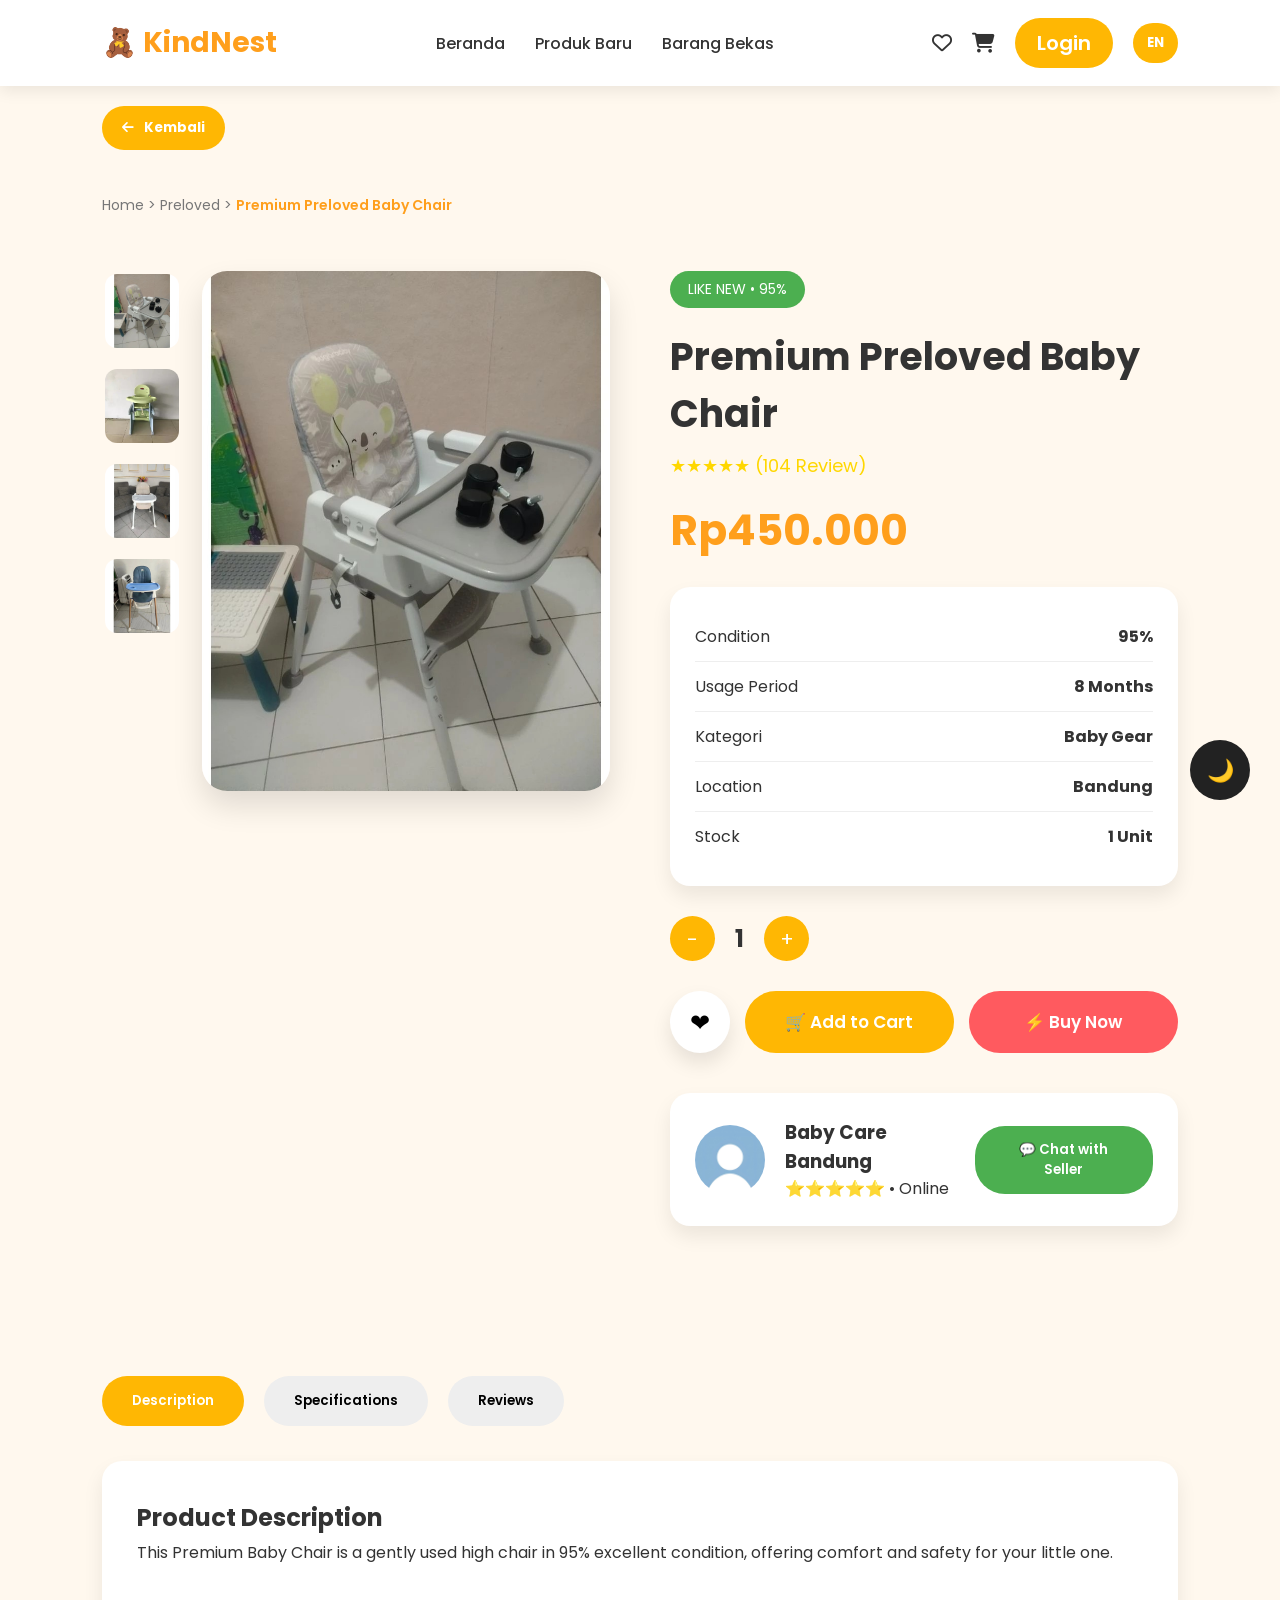
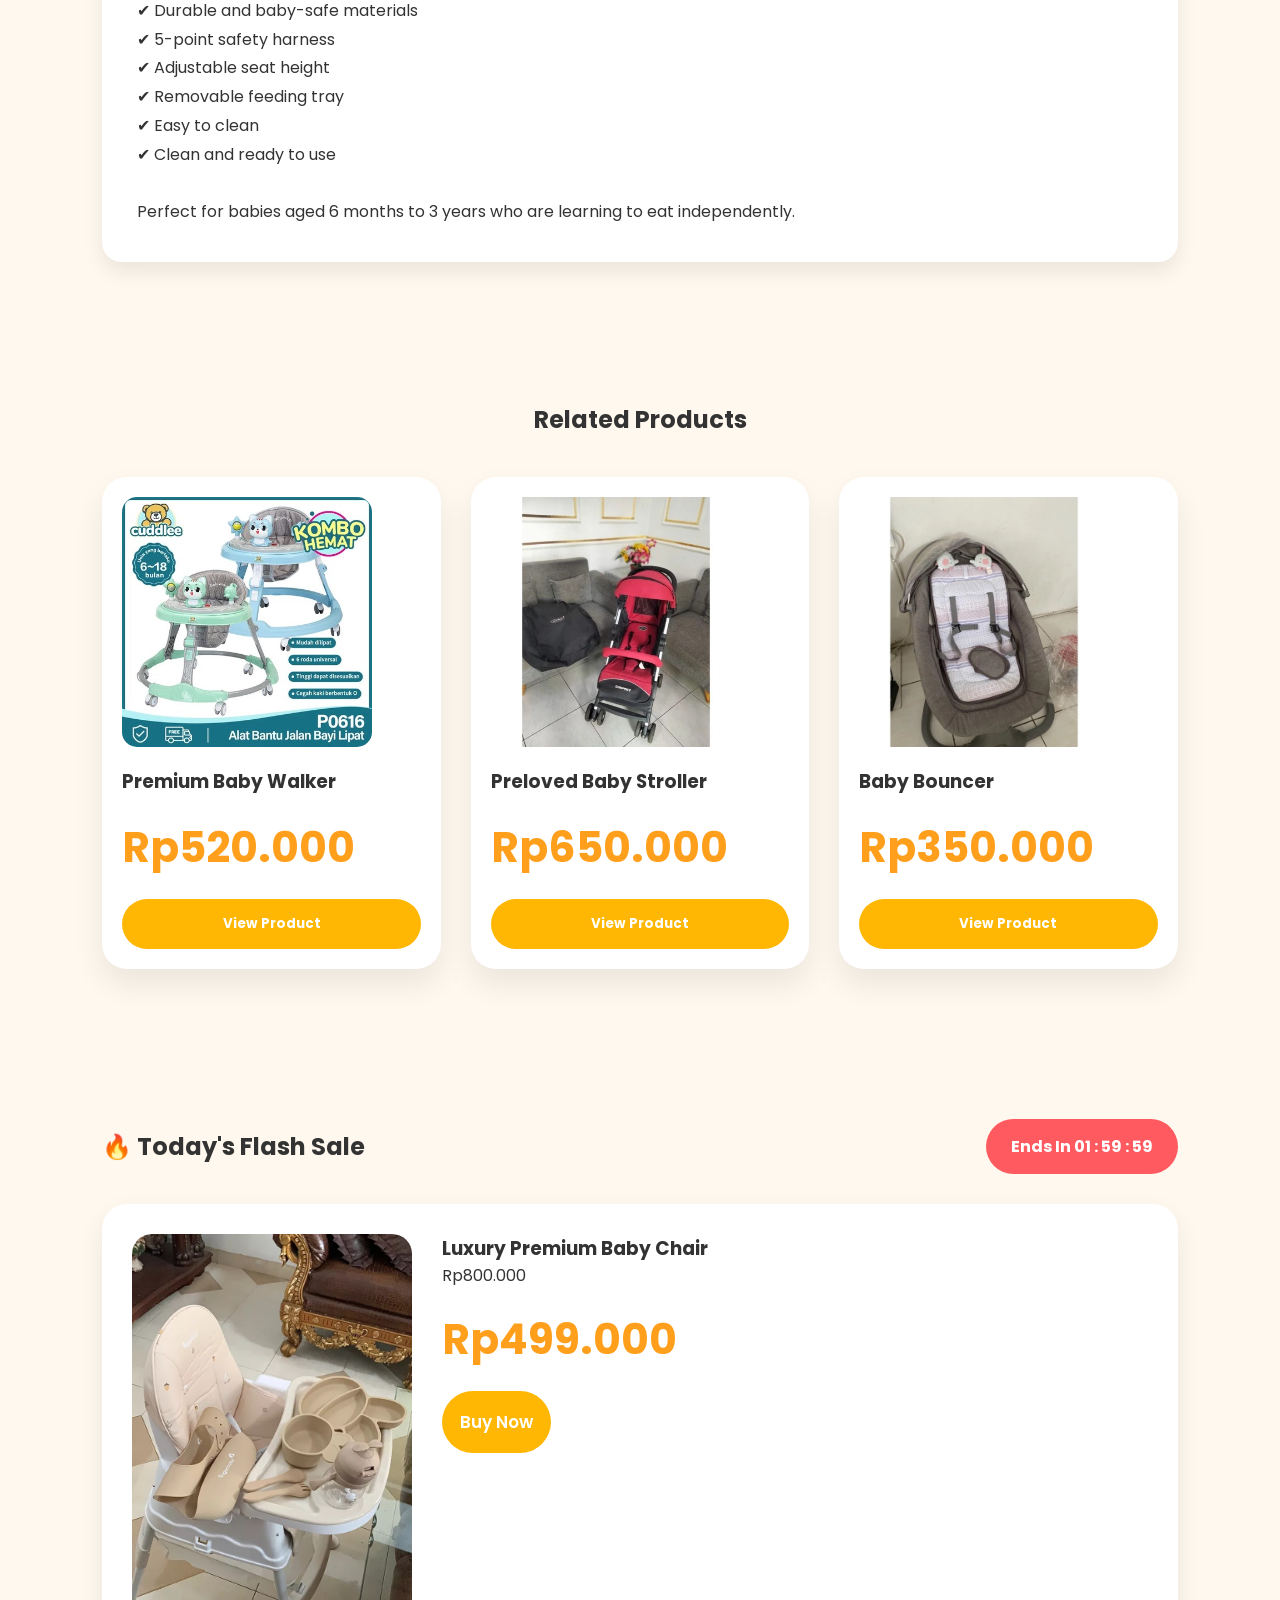
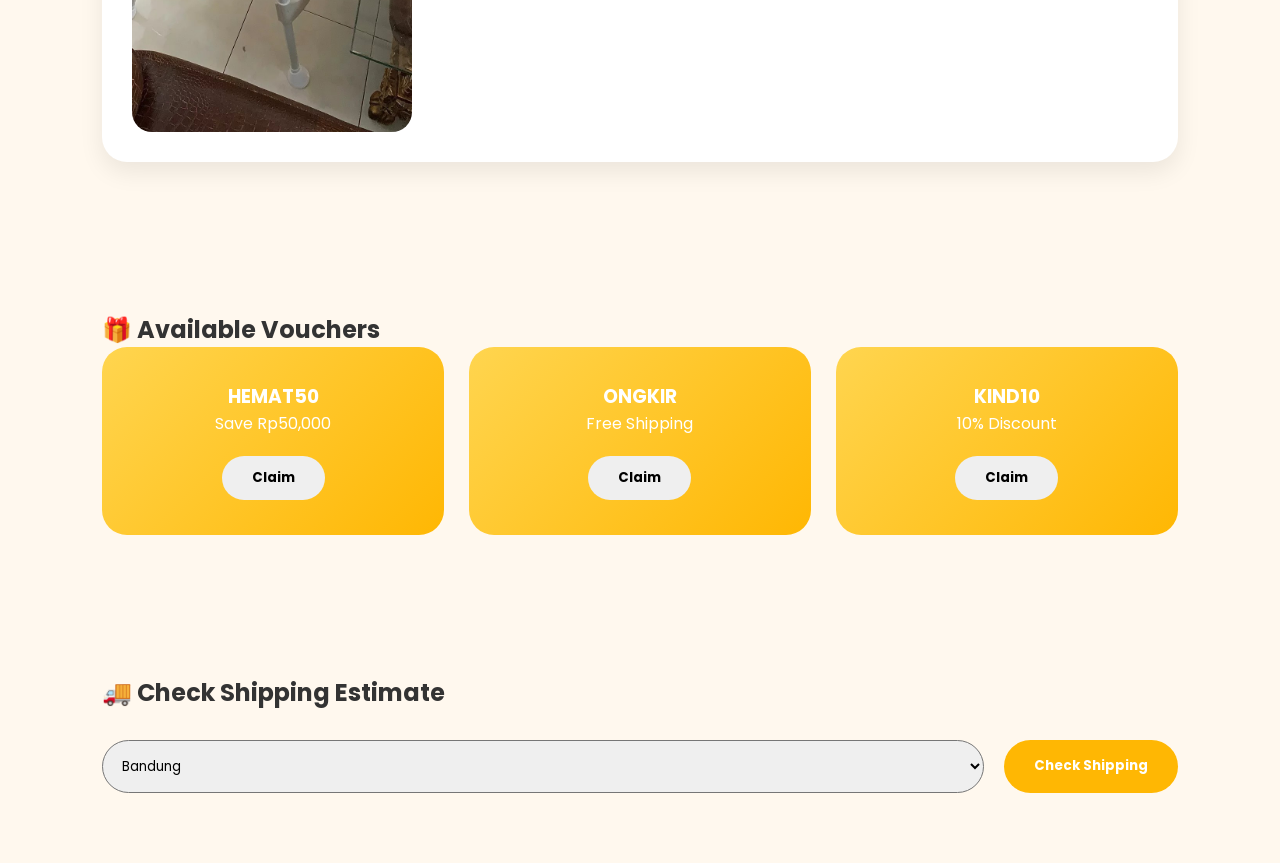
==== commit 133c46d6: "Add files via upload" ====
--- a/baby-chair.html
+++ b/baby-chair.html
@@ -6,7 +6,7 @@
 <meta charset="UTF-8">
 <meta name="viewport" content="width=device-width, initial-scale=1.0">
 
-<title>KindNest | Detail Baby Chair Bekas</title>
+<title>KindNest | Preloved Premium Baby Chair Details</title>
 
 
 <link rel="preconnect" href="https://fonts.googleapis.com">
@@ -24,7 +24,6 @@
 </head>
 
 
-
 <body>
 
 
@@ -40,9 +39,9 @@
 
 <a href="index.html">Home</a>
 
-<a href="barang-baru.html">Barang Baru</a>
-
-<a href="barang-bekas.html">Barang Bekas</a>
+<a href="barang-baru.html">New Products</a>
+
+<a href="barang-bekas.html">Preloved</a>
 
 </nav>
 
@@ -76,10 +75,9 @@
 
 Home >
 
-Barang Bekas >
-
-
-<span>Baby Chair Premium Bekas</span>
+Preloved >
+
+<span>Premium Preloved Baby Chair</span>
 
 
 </div>
@@ -165,16 +163,16 @@
 
 
 
-
 <h1 class="product-title">
 
-
-Baby Chair Premium Bekas
-
+Premium Preloved Baby Chair
 
 </h1>
 
 
+</h1>
+
+
 
 
 
@@ -213,12 +211,12 @@
 <div class="info-item">
 
 
-<span>Kondisi</span>
-
+<span>Condition</span>
 
 <strong>95%</strong>
 
 
+
 </div>
 
 
@@ -229,10 +227,9 @@
 <div class="info-item">
 
 
-<span>Lama Pemakaian</span>
-
-
-<strong>8 Bulan</strong>
+<span>Usage Period</span>
+
+<strong>8 Months</strong>
 
 
 </div>
@@ -245,11 +242,9 @@
 <div class="info-item">
 
 
-<span>Kategori</span>
-
-
-<strong>Perlengkapan Bayi</strong>
-
+<span>Category</span>
+
+<strong>Baby Gear</strong>
 
 </div>
 
@@ -261,8 +256,7 @@
 <div class="info-item">
 
 
-<span>Lokasi</span>
-
+<span>Location</span>
 
 <strong>Bandung</strong>
 
@@ -276,9 +270,7 @@
 
 <div class="info-item">
 
-
-<span>Stok</span>
-
+<span>Stock</span>
 
 <strong>1 Unit</strong>
 
@@ -334,9 +326,7 @@
 
 <button class="cart">
 
-
-🛒 Tambah Keranjang
-
+🛒 Add to Cart
 
 </button>
 
@@ -346,9 +336,7 @@
 
 <button class="buy">
 
-
-⚡ Beli Sekarang
-
+⚡ Buy Now
 
 </button>
 
@@ -372,7 +360,7 @@
 
 
 
-<img src="assets/images/avatar.jpg">
+<img src="assets/images/face4.jpeg">
 
 
 
@@ -400,9 +388,7 @@
 
 <button class="chat-btn">
 
-
-💬 Chat Penjual
-
+💬 Chat with Seller
 
 </button>
 
@@ -438,7 +424,7 @@
 
 <button class="tab-btn active" onclick="openTab('deskripsi')">
 
-Deskripsi
+Description
 
 </button>
 
@@ -448,7 +434,7 @@
 
 <button class="tab-btn" onclick="openTab('spesifikasi')">
 
-Spesifikasi
+Specifications
 
 </button>
 
@@ -458,7 +444,7 @@
 
 <button class="tab-btn" onclick="openTab('review')">
 
-Review
+Reviews
 
 </button>
 
@@ -478,60 +464,44 @@
 
 
 
-<h2>Deskripsi Produk</h2>
+<h2>Product Description</h2>
 
 
 
 
 <p>
 
-
-Baby Chair Premium merupakan kursi makan bayi
-bekas dengan kondisi 95% yang masih sangat nyaman digunakan.
-
+This Premium Baby Chair is a gently used high chair in
+95% excellent condition, offering comfort and safety for your little one.
 
 <br><br>
 
-
-✔ Bahan kuat dan aman untuk bayi
-
+✔ Durable and baby-safe materials
 
 <br>
 
-
-✔ Sabuk pengaman 5 titik
-
+✔ 5-point safety harness
 
 <br>
 
-
-✔ Tinggi kursi dapat disesuaikan
-
+✔ Adjustable seat height
 
 <br>
 
-
-✔ Meja makan dapat dilepas
-
+✔ Removable feeding tray
 
 <br>
 
-
-✔ Mudah dibersihkan
-
+✔ Easy to clean
 
 <br>
 
-
-✔ Kondisi bersih dan siap pakai
-
+✔ Clean and ready to use
 
 <br><br>
 
-
-Cocok untuk bayi usia 6 bulan hingga 3 tahun
-saat belajar makan sendiri.
-
+Perfect for babies aged 6 months to 3 years
+who are learning to eat independently.
 
 </p>
 
@@ -569,7 +539,7 @@
 
 <tr>
 
-<td>Berat</td>
+<td>Weight</td>
 
 <td>6 Kg</td>
 
@@ -581,9 +551,9 @@
 
 <tr>
 
-<td>Warna</td>
-
-<td>Putih Grey</td>
+<td>Color</td>
+
+<td>White & Gray</td>
 
 </tr>
 
@@ -595,7 +565,7 @@
 
 <td>Material</td>
 
-<td>Plastik Premium + Aluminium</td>
+<td>Premium Plastic + Aluminum</td>
 
 </tr>
 
@@ -605,9 +575,9 @@
 
 <tr>
 
-<td>Usia</td>
-
-<td>6 Bulan - 3 Tahun</td>
+<td>Recommended Age</td>
+
+<td>6 Months – 3 Years</td>
 
 </tr>
 
@@ -617,7 +587,7 @@
 
 <tr>
 
-<td>Kondisi</td>
+<td>Condition</td>
 
 <td>95%</td>
 
@@ -643,7 +613,7 @@
 
 
 
-<h2>Rating Produk</h2>
+<h2>Product Rating</h2>
 
 
 
@@ -738,7 +708,7 @@
 
 
 
-<img src="assets/images/avatar.jpg">
+<img src="assets/images/face5.jpeg">
 
 
 
@@ -755,16 +725,11 @@
 
 
 
-
 <p>
 
-
-Barang sesuai foto.
-
-Bersih dan kokoh.
-
-Anak saya nyaman makan di kursi ini.
-
+The product matches the photos perfectly.
+
+Clean, sturdy, and my child enjoys sitting in it during mealtime.
 
 </p>
 
@@ -789,7 +754,7 @@
 
 
 
-<img src="assets/images/avatar.jpg">
+<img src="assets/images/face1.jpeg">
 
 
 
@@ -812,13 +777,11 @@
 
 <p>
 
-
-Pengiriman cepat.
-
-Kondisi masih seperti baru.
-
-Seller sangat ramah.
-
+Fast delivery.
+
+The chair is still in like-new condition.
+
+The seller was very friendly and helpful.
 
 </p>
 
@@ -862,8 +825,7 @@
 <section class="related">
 
 
-
-<h2>Produk Serupa</h2>
+<h2>Related Products</h2>
 
 
 
@@ -885,7 +847,7 @@
 
 
 
-<h3>Baby Walker Premium</h3>
+<h3>Premium Baby Walker</h3>
 
 
 
@@ -900,8 +862,7 @@
 
 
 <button>
-
-Lihat Produk
+View Product
 
 </button>
 
@@ -927,7 +888,7 @@
 
 
 
-<h3>Stroller Baby Bekas</h3>
+<h3>Preloved Baby Stroller</h3>
 
 
 
@@ -942,9 +903,7 @@
 
 
 <button>
-
-Lihat Produk
-
+View Product
 </button>
 
 
@@ -985,7 +944,7 @@
 
 <button>
 
-Lihat Produk
+View Product
 
 </button>
 
@@ -1120,7 +1079,7 @@
 
 
 
-hasil.innerHTML = "Estimasi ongkir Rp20.000 - Rp45.000";
+hasil.innerHTML = "Estimated shipping cost: Rp20,000 - Rp45,000";
 
 
 }
@@ -1147,7 +1106,7 @@
 
 
 
-<h2>🔥 Flash Sale Hari Ini</h2>
+<h2>🔥 Today's Flash Sale</h2>
 
 
 
@@ -1156,7 +1115,7 @@
 <div class="timer">
 
 
-Berakhir dalam
+Ends In
 
 
 
@@ -1201,7 +1160,7 @@
 
 
 
-<h3>Baby Chair Luxury Premium</h3>
+<h3>Luxury Premium Baby Chair</h3>
 
 
 
@@ -1235,7 +1194,7 @@
 <button class="cart">
 
 
-Beli Sekarang
+Buy Now
 
 
 </button>
@@ -1269,7 +1228,7 @@
 
 
 
-<h2>🎁 Voucher Tersedia</h2>
+<h2>🎁 Available Vouchers</h2>
 
 
 
@@ -1294,7 +1253,7 @@
 
 <p>
 
-Potongan Rp50.000
+Save Rp50,000
 
 </p>
 
@@ -1302,7 +1261,7 @@
 
 <button>
 
-Klaim
+Claim
 
 </button>
 
@@ -1328,7 +1287,9 @@
 
 <p>
 
-Gratis Ongkir
+
+Free Shipping
+
 
 </p>
 
@@ -1336,7 +1297,7 @@
 
 <button>
 
-Klaim
+Claim
 
 </button>
 
@@ -1362,7 +1323,7 @@
 
 <p>
 
-Diskon 10%
+10% Discount
 
 </p>
 
@@ -1370,7 +1331,7 @@
 
 <button>
 
-Klaim
+Claim
 
 </button>
 
@@ -1403,8 +1364,7 @@
 
 
 
-<h2>🚚 Cek Estimasi Ongkir</h2>
-
+<h2>🚚 Check Shipping Estimate</h2>
 
 
 
@@ -1454,7 +1414,7 @@
 
 
 
-Cek Ongkir
+Check Shipping
 
 
 
--- a/css/style.css
+++ b/css/style.css
@@ -1,2109 +1,2823 @@
-/* ===========================
-   KINDNEST STYLE.CSS
-=========================== */
-
-* {
-    margin: 0;
-    padding: 0;
-    box-sizing: border-box;
-    font-family: 'Poppins', sans-serif;
-}
-
-body {
-    background: #FFF8EE;
-    color: #333;
-}
-
-a {
-    text-decoration: none;
-    color: inherit;
-}
-
-img {
-    width: 100%;
-    display: block;
-}
-
-section {
-    padding: 70px 8%;
-}
-
-/* ===========================
-   NAVBAR
-=========================== */
-
-header {
-    display: flex;
-    justify-content: space-between;
-    align-items: center;
-    padding: 18px 8%;
-    background: white;
-    position: sticky;
-    top: 0;
-    z-index: 999;
-    box-shadow: 0 5px 20px rgba(0, 0, 0, .08);
-}
-
-.logo {
-    font-size: 28px;
-    font-weight: 700;
-    color: #ff9f1c;
-}
-
-nav {
-    display: flex;
-    gap: 30px;
-}
-
-nav a {
-    font-weight: 500;
-    transition: .3s;
-}
-
-nav a:hover {
-    color: #ff9f1c;
-}
-
-.header-icon {
-    display: flex;
-    align-items: center;
-    gap: 20px;
-    font-size: 20px;
-}
-
-.login-btn {
-    background: #ffb703;
-    color: white;
-    padding: 10px 22px;
-    border-radius: 30px;
-    font-weight: 600;
-}
-
-.login-btn:hover {
-    background: #fb8500;
-}
-
-/* ===========================
-   HERO
-=========================== */
-
-.hero {
-
-    display: grid;
-
-    grid-template-columns: 1fr 1fr;
-
-    align-items: center;
-
-    gap: 50px;
-
-}
-
-.badge {
-
-    display: inline-block;
-
-    background: #FFE9A8;
-
-    color: #444;
-
-    padding: 10px 18px;
-
-    border-radius: 30px;
-
-    margin-bottom: 25px;
-
-}
-
-.hero h1 {
-
-    font-size: 58px;
-
-    line-height: 1.2;
-
-    margin-bottom: 25px;
-
-}
-
-.hero h1 span {
-
-    color: #ff9f1c;
-
-}
-
-.hero p {
-
-    font-size: 18px;
-
-    color: #666;
-
-    line-height: 1.8;
-
-    margin-bottom: 35px;
-
-}
-
-.hero-button {
-
-    display: flex;
-
-    gap: 20px;
-
-}
-
-.btn-primary {
-
-    background: #ffb703;
-
-    color: white;
-
-    padding: 16px 30px;
-
-    border-radius: 40px;
-
-    font-weight: bold;
-
-}
-
-.btn-secondary {
-
-    border: 2px solid #ffb703;
-
-    padding: 16px 30px;
-
-    border-radius: 40px;
-
-    color: #ff9f1c;
-
-    font-weight: bold;
-    transition: .3s;
-
-}
-
-.btn-primary:hover {
-
-    background: #fb8500;
-
-}
-
-.btn-secondary:hover {
-
-    background: #ffb703;
-
-    color: white;
-
-}
-
-.hero-image img {
-
-    border-radius: 30px;
-
-}
-
-/* ===========================
-CATEGORY
-=========================== */
-
-.category h2 {
-
-    text-align: center;
-
-    margin-bottom: 45px;
-
-    font-size: 36px;
-
-}
-
-.category-grid {
-
-    display: grid;
-
-    grid-template-columns: repeat(6, 1fr);
-
-    gap: 25px;
-
-}
-
-.cat-card {
-
-    background: white;
-
-    padding: 35px;
-
-    border-radius: 20px;
-
-    text-align: center;
-
-    font-size: 45px;
-
-    transition: .3s;
-
-    cursor: pointer;
-
-    box-shadow: 0 10px 20px rgba(0, 0, 0, .08);
-
-}
-
-.cat-card:hover {
-
-    transform: translateY(-8px);
-
-}
-
-.cat-card p {
-
-    margin-top: 15px;
-
-    font-size: 16px;
-
-    font-weight: 600;
-
-}
-
-/* ===========================
-PRODUCT
-=========================== */
-
-.product h2 {
-
-    text-align: center;
-
-    margin-bottom: 50px;
-
-    font-size: 36px;
-
-}
-
-.product-grid {
-
-    display: grid;
-
-    grid-template-columns: repeat(3, 1fr);
-
-    gap: 35px;
-
-}
-
-.product-card {
-
-    background: white;
-
-    padding: 20px;
-
-    border-radius: 25px;
-
-    box-shadow: 0 15px 30px rgba(0, 0, 0, .08);
-
-    position: relative;
-
-    transition: .3s;
-
-}
-
-.product-card:hover {
-
-    transform: translateY(-10px);
-
-}
-
-.product-card img {
-
-    height: 250px;
-
-    object-fit: cover;
-
-    border-radius: 15px;
-
-    margin-bottom: 20px;
-
-}
-
-.product-card h3 {
-
-    margin-bottom: 12px;
-
-}
-
-.price {
-
-    font-size: 22px;
-
-    font-weight: bold;
-
-    color: #ff9f1c;
-
-    margin: 15px 0;
-
-}
-
-.condition {
-
-    color: #777;
-
-    margin-top: 10px;
-
-}
-
-.product-card button {
-
-    width: 100%;
-
-    padding: 15px;
-
-    background: #ffb703;
-
-    border: none;
-
-    border-radius: 30px;
-
-    font-weight: bold;
-
-    cursor: pointer;
-
-    color: white;
-
-}
-
-.product-card button:hover {
-
-    background: #fb8500;
-
-}
-
-.new {
-
-    position: absolute;
-
-    top: 20px;
-
-    left: 20px;
-
-    background: #4CAF50;
-
-    padding: 8px 15px;
-
-    color: white;
-
-    border-radius: 20px;
-
-    font-size: 13px;
-
-}
-
-.used {
-
-    position: absolute;
-
-    top: 20px;
-
-    left: 20px;
-
-    background: #ff5a5f;
-
-    padding: 8px 15px;
-
-    color: white;
-
-    border-radius: 20px;
-
-    font-size: 13px;
-
-}
-
-
-/* ===========================
-FOOTER
-=========================== */
-
-footer {
-
-    background: #222;
-
-    color: white;
-
-    text-align: center;
-
-    padding: 70px 8%;
-
-    margin-top: 80px;
-
-}
-
-footer h2 {
-
-    font-size: 34px;
-
-    margin-bottom: 20px;
-
-}
-
-.social {
-
-    margin: 30px 0;
-
-    display: flex;
-
-    justify-content: center;
-
-    gap: 25px;
-
-    font-size: 28px;
-
-}
-
-.social i {
-
-    cursor: pointer;
-
-    transition: .3s;
-
-}
-
-.social i:hover {
-
-    color: #ffb703;
-
-}
-
-/* ===========================
-RESPONSIVE
-=========================== */
-
-@media(max-width:992px) {
-
-    .hero {
-
-        grid-template-columns: 1fr;
-
-    }
-
-    .category-grid {
-
-        grid-template-columns: repeat(3, 1fr);
-
-    }
-
-    .product-grid {
-
-        grid-template-columns: repeat(2, 1fr);
-
-    }
-
-    .why-grid {
-
-        grid-template-columns: repeat(2, 1fr);
-
-    }
-
-    header {
-
-        flex-direction: column;
-
-        gap: 20px;
-
-    }
-
-}
-
-@media(max-width:768px) {
-
-    .category-grid {
-
-        grid-template-columns: repeat(2, 1fr);
-
-    }
-
-    .product-grid {
-
-        grid-template-columns: 1fr;
-
-    }
-
-    .why-grid {
-
-        grid-template-columns: 1fr;
-
-    }
-
-    .hero h1 {
-
-        font-size: 42px;
-
-    }
-
-    nav {
-
-        display: none;
-
-    }
-}
-
-/* ===========================
-ANIMATION
-=========================== */
-
-.hidden {
-
-    opacity: 0;
-
-    transform: translateY(40px);
-
-    transition: .6s;
-
-}
-
-.show {
-
-    opacity: 1;
-
-    transform: translateY(0);
-
-}
-
-.search-box {
-
-    display: flex;
-
-    align-items: center;
-
-    background: #f5f5f5;
-
-    padding: 10px 15px;
-
-    border-radius: 30px;
-
-    gap: 10px;
-
-}
-
-.search-box input {
-
-    border: none;
-
-    outline: none;
-
-    background: transparent;
-
-    width: 180px;
-
-}
-
-/* ========================= */
-
-.tabs-section {
-
-    padding: 70px 8%;
-
-}
-
-.tabs {
-
-    display: flex;
-
-    gap: 20px;
-
-    margin-bottom: 35px;
-
-}
-
-.tab-btn {
-
-    padding: 15px 30px;
-
-    border: none;
-
-    background: #eeeeee;
-
-    border-radius: 30px;
-
-    cursor: pointer;
-
-    font-weight: 600;
-
-}
-
-.tab-btn.active {
-
-    background: #ffb703;
-
-    color: white;
-
-}
-
-.tab-content {
-
-    display: none;
-
-    background: white;
-
-    padding: 35px;
-
-    border-radius: 20px;
-
-    box-shadow: 0 10px 20px rgba(0, 0, 0, .08);
-
-    line-height: 1.8;
-
-}
-
-.tab-content.active {
-
-    display: block;
-
-}
-
-table {
-
-    width: 100%;
-
-    border-collapse: collapse;
-
-}
-
-table td {
-
-    padding: 15px;
-
-    border-bottom: 1px solid #eee;
-
-}
-
-.progress {
-
-    height: 10px;
-
-    background: #eee;
-
-    border-radius: 30px;
-
-    margin: 10px 0 20px;
-
-    overflow: hidden;
-
-}
-
-.progress div {
-
-    height: 100%;
-
-    background: #ffb703;
-
-}
-
-.review-card {
-
-    display: flex;
-
-    gap: 20px;
-
-    margin-top: 30px;
-
-    padding: 20px;
-
-    border: 1px solid #eee;
-
-    border-radius: 15px;
-
-}
-
-.review-card img {
-
-    width: 70px;
-
-    height: 70px;
-
-    border-radius: 50%;
-
-    object-fit: cover;
-
-}
-
-.related {
-
-    padding: 70px 8%;
-
-}
-
-.related h2 {
-
-    text-align: center;
-
-    margin-bottom: 40px;
-
-}
-
-.related-grid {
-
-    display: grid;
-
-    grid-template-columns: repeat(3, 1fr);
-
-    gap: 30px;
-
-}
-
-@media(max-width:768px) {
-
-    .related-grid {
-
-        grid-template-columns: 1fr;
-
-    }
-
-}
-
-/* ========================= */
-
-.flash-sale {
-
-    padding: 80px 8%;
-
-}
-
-.flash-header {
-
-    display: flex;
-
-    justify-content: space-between;
-
-    align-items: center;
-
-    margin-bottom: 30px;
-
-}
-
-.timer {
-
-    background: #ff5a5f;
-
-    color: white;
-
-    padding: 15px 25px;
-
-    border-radius: 40px;
-
-    font-weight: bold;
-
-}
-
-.flash-card {
-
-    background: white;
-
-    display: flex;
-
-    gap: 30px;
-
-    padding: 30px;
-
-    border-radius: 25px;
-
-    box-shadow: 0 10px 25px rgba(0, 0, 0, .08);
-
-}
-
-.flash-card img {
-
-    width: 280px;
-
-    border-radius: 20px;
-
-}
-
-.voucher {
-
-    padding: 70px 8%;
-
-}
-
-.voucher-grid {
-
-    display: grid;
-
-    grid-template-columns: repeat(3, 1fr);
-
-    gap: 25px;
-
-}
-
-.voucher-card {
-
-    background: linear-gradient(135deg, #FFD54F, #FFB703);
-
-    padding: 35px;
-
-    border-radius: 25px;
-
-    color: white;
-
-    text-align: center;
-
-}
-
-.voucher-card button {
-
-    margin-top: 20px;
-
-    padding: 12px 30px;
-
-    border: none;
-
-    border-radius: 30px;
-
-    cursor: pointer;
-
-    font-weight: bold;
-
-}
-
-.shipping {
-
-    padding: 70px 8%;
-
-}
-
-.shipping-box {
-
-    display: flex;
-
-    gap: 20px;
-
-    margin-top: 30px;
-
-}
-
-.shipping select {
-
-    padding: 15px;
-
-    border-radius: 30px;
-
-    flex: 1;
-
-}
-
-.shipping button {
-
-    padding: 15px 30px;
-
-    background: #ffb703;
-
-    border: none;
-
-    border-radius: 30px;
-
-    color: white;
-
-    font-weight: bold;
-
-    cursor: pointer;
-
-}
-
-/* ========================================= */
-
-.toast {
-
-    position: fixed;
-
-    right: 30px;
-
-    top: 30px;
-
-    background: #4CAF50;
-
-    color: white;
-
-    padding: 18px 25px;
-
-    border-radius: 15px;
-
-    display: flex;
-
-    gap: 15px;
-
-    align-items: center;
-
-    box-shadow: 0 10px 30px rgba(0, 0, 0, .15);
-
-    transform: translateX(400px);
-
-    transition: .4s;
-
-    z-index: 9999;
-
-}
-
-.toast.show {
-
-    transform: translateX(0);
-
-}
-
-/* ========================================= */
-
-.mobile-nav {
-
-    display: none;
-
-    position: fixed;
-
-    bottom: 0;
-
-    left: 0;
-
-    width: 100%;
-
-    background: white;
-
-    justify-content: space-around;
-
-    padding: 12px;
-
-    box-shadow: 0 -5px 20px rgba(0, 0, 0, .1);
-
-    z-index: 999;
-
-}
-
-.mobile-nav a {
-
-    display: flex;
-
-    flex-direction: column;
-
-    align-items: center;
-
-    font-size: 13px;
-
-    color: #555;
-
-    position: relative;
-
-}
-
-.mobile-nav i {
-
-    font-size: 22px;
-
-    margin-bottom: 5px;
-
-}
-
-#cartBadge {
-
-    position: absolute;
-
-    top: -8px;
-
-    right: 10px;
-
-    background: red;
-
-    color: white;
-
-    width: 20px;
-
-    height: 20px;
-
-    border-radius: 50%;
-
-    display: flex;
-
-    justify-content: center;
-
-    align-items: center;
-
-    font-size: 11px;
-
-}
-
-@media(max-width:768px) {
-
-    .mobile-nav {
-
-        display: flex;
-
-    }
-
-    header {
-
-        padding-bottom: 20px;
-
-    }
-
-}
-
-.sell-banner {
-
-    display: grid;
-
-    grid-template-columns: 1fr 1fr;
-
-    padding: 90px 8%;
-
-    align-items: center;
-
-    gap: 60px;
-
-}
-
-.sell-banner h2 {
-
-    font-size: 42px;
-
-    margin-bottom: 20px;
-
-}
-
-.sell-banner p {
-
-    line-height: 1.9;
-
-    margin-bottom: 30px;
-
-    color: #666;
-
-}
-
-.sell-right img {
-
-    width: 100%;
-
-}
-
-.steps {
-
-    padding: 100px 8%;
-
-    background: white;
-
-}
-
-.steps h2 {
-
-    text-align: center;
-
-    margin-bottom: 60px;
-
-    font-size: 40px;
-
-}
-
-.step-grid {
-
-    display: grid;
-
-    grid-template-columns: repeat(4, 1fr);
-
-    gap: 30px;
-
-}
-
-.step {
-
-    background: #FFF8EE;
-
-    padding: 35px;
-
-    border-radius: 20px;
-
-    text-align: center;
-
-}
-
-.circle {
-
-    width: 70px;
-
-    height: 70px;
-
-    background: #ffb703;
-
-    border-radius: 50%;
-
-    display: flex;
-
-    justify-content: center;
-
-    align-items: center;
-
-    margin: auto;
-
-    font-size: 28px;
-
-    font-weight: bold;
-
-    color: white;
-
-    margin-bottom: 25px;
-
-}
-
-.stats {
-
-    display: grid;
-
-    grid-template-columns: repeat(4, 1fr);
-
-    padding: 80px 8%;
-
-    background: #ffb703;
-
-    color: white;
-
-    text-align: center;
-
-}
-
-.stats h2 {
-
-    font-size: 50px;
-
-    margin-bottom: 10px;
-
-}
-
-/* ===================================
-WHY KINDNEST
-=================================== */
-
-.why-kindnest {
-
-    padding: 100px 8%;
-
-    background: white;
-
-}
-
-.why-kindnest h2 {
-
-    text-align: center;
-
-    font-size: 42px;
-
-    margin-bottom: 20px;
-
-    color: #333;
-
-}
-
-.why-desc {
-
-    max-width: 700px;
-
-    margin: auto;
-
-    text-align: center;
-
-    line-height: 1.8;
-
-    color: #666;
-
-    margin-bottom: 60px;
-
-}
-
-.why-grid {
-
-    display: grid;
-
-    grid-template-columns: repeat(4, 1fr);
-
-    gap: 30px;
-
-}
-
-.why-card {
-
-    background: #FFF8EE;
-
-    padding: 40px 30px;
-
-    border-radius: 25px;
-
-    text-align: center;
-
-    transition: .4s;
-
-    box-shadow: 0 10px 20px rgba(0, 0, 0, .05);
-
-}
-
-.why-card:hover {
-
-    transform: translateY(-12px);
-
-}
-
-.icon {
-
-    font-size: 55px;
-
-    margin-bottom: 20px;
-
-}
-
-.why-card h3 {
-
-    margin-bottom: 15px;
-
-    color: #ff9f1c;
-
-}
-
-.why-card p {
-
-    line-height: 1.8;
-
-    color: #666;
-
-}
-
-@media(max-width:992px) {
-
-    .why-grid {
-
-        grid-template-columns: repeat(2, 1fr);
-
-    }
-
-}
-
-@media(max-width:768px) {
-
-    .why-grid {
-
-        grid-template-columns: 1fr;
-
-    }
-
-}
-
-/* ===================================
-ECO IMPACT
-=================================== */
-
-.impact {
-
-    padding: 100px 8%;
-
-    background: linear-gradient(135deg, #E8FFF2, #F9FFF9);
-
-}
-
-.impact-title {
-
-    text-align: center;
-
-    max-width: 700px;
-
-    margin: auto;
-
-    margin-bottom: 60px;
-
-}
-
-.badge-impact {
-
-    background: #4CAF50;
-
-    color: white;
-
-    padding: 10px 20px;
-
-    border-radius: 30px;
-
-    font-size: 14px;
-
-}
-
-.impact-title h2 {
-
-    margin-top: 20px;
-
-    font-size: 42px;
-
-    color: #2d6a4f;
-
-}
-
-.impact-title p {
-
-    margin-top: 20px;
-
-    line-height: 1.8;
-
-    color: #555;
-
-}
-
-.impact-grid {
-
-    display: grid;
-
-    grid-template-columns: repeat(4, 1fr);
-
-    gap: 30px;
-
-}
-
-.impact-card {
-
-    background: white;
-
-    padding: 40px;
-
-    border-radius: 25px;
-
-    text-align: center;
-
-    box-shadow: 0 10px 25px rgba(0, 0, 0, .08);
-
-    transition: .3s;
-
-}
-
-.impact-card:hover {
-
-    transform: translateY(-10px);
-
-}
-
-.impact-card h3 {
-
-    font-size: 50px;
-
-    color: #4CAF50;
-
-    margin-bottom: 15px;
-
-}
-
-.impact-card p {
-
-    font-weight: 600;
-
-    color: #666;
-
-}
-
-@media(max-width:992px) {
-
-    .impact-grid {
-
-        grid-template-columns: repeat(2, 1fr);
-
-    }
-
-}
-
-@media(max-width:768px) {
-
-    .impact-grid {
-
-        grid-template-columns: 1fr;
-
-    }
-
-}
-
-
-/* ===================================
-PROMO SLIDER
-=================================== */
-
-.promo-slider {
-
-    width: 100%;
-
-    position: relative;
-
-    margin: 60px auto;
-
-    overflow: hidden;
-
-    border-radius: 30px;
-
-}
-
-.slides {
-
-    display: none;
-
-    position: relative;
-
-}
-
-.slides img {
-
-    width: 100%;
-
-    height: 500px;
-
-    object-fit: cover;
-
-}
-
-.caption {
-
-    position: absolute;
-
-    left: 8%;
-
-    top: 50%;
-
-    transform: translateY(-50%);
-
-    color: white;
-
-    max-width: 500px;
-
-}
-
-.caption h2 {
-
-    font-size: 48px;
-
-    margin-bottom: 20px;
-
-}
-
-.caption p {
-
-    font-size: 18px;
-
-    line-height: 1.8;
-
-}
-
-.slider-dot {
-
-    text-align: center;
-
-    margin-top: 20px;
-
-}
-
-.dot {
-
-    height: 14px;
-
-    width: 14px;
-
-    background: #ccc;
-
-    display: inline-block;
-
-    margin: 0 6px;
-
-    border-radius: 50%;
-
-    cursor: pointer;
-
-}
-
-.active-dot {
-
-    background: #ffb703;
-
-}
-
-.fade {
-
-    animation: fade 1s;
-
-}
-
-@keyframes fade {
-
-    from {
-        opacity: .4;
-    }
-
-    to {
-        opacity: 1;
-    }
-
-}
-
-.footer {
-
-    background: #2F4858;
-
-    color: white;
-
-    padding: 70px 8% 20px;
-
-    margin-top: 80px;
-
-}
-
-.footer-container {
-
-    display: grid;
-
-    grid-template-columns: repeat(4, 1fr);
-
-    gap: 40px;
-
-}
-
-.footer a {
-
-    display: block;
-
-    color: white;
-
-    text-decoration: none;
-
-    margin: 10px 0;
-
-}
-
-.footer i {
-
-    font-size: 24px;
-
-    margin-right: 15px;
-
-    cursor: pointer;
-
-}
-
-@media(max-width:768px) {
-
-    .footer-container {
-
-        grid-template-columns: 1fr;
-
-    }
-
-}
-
-.product-card{
-
-overflow:hidden;
-
-}
-
-.mobile-nav{
-
-display:none;
-
-}
-
-.detail {
-    display: flex;
-    align-items: center;
-    justify-content: center;
-    width: 100%;
-    height: 55px;
-    background-color: #ffb000;
-    color: white;
-    text-decoration: none;
-    border-radius: 30px;
-    font-weight: bold;
-    font-size: 16px;
-    cursor: pointer;
-    border: none;
-}
-
-.detail:hover {
-    background-color: #e89f00;
-}
-
-.action {
-    display: flex;
-    gap: 15px;
-    margin-top: 20px;
-}
-
-.action .detail,
-.action .chat {
-    flex: 1;
-}
-
-.chat {
-    width: 100%;
-    height: 55px;
-    border-radius: 30px;
-    border: none;
-    background: #f1f1f1;
-    font-weight: bold;
-    font-size: 16px;
-}
-
-
-
-/* ========================= */
-
-.breadcrumb{
-
-padding:25px 8%;
-
-font-size:14px;
-
-color:#777;
-
-}
-
-.breadcrumb span{
-
-color:#ff9f1c;
-
-font-weight:600;
-
-}
-
-/* ========================= */
-
-.detail-container{
-
-display:grid;
-
-grid-template-columns:1fr 1fr;
-
-gap:60px;
-
-padding:30px 8% 80px;
-
-}
-
-/* ========================= */
-
-.gallery{
-
-display:flex;
-
-gap:20px;
-
-}
-
-.thumbnail{
-
-display:flex;
-
-flex-direction:column;
-
-gap:15px;
-
-}
-
-.thumbnail img{
-
-width:80px;
-
-height:80px;
-
-border-radius:15px;
-
-cursor:pointer;
-
-border:3px solid transparent;
-
-object-fit:cover;
-
-transition:.3s;
-
-}
-
-.thumbnail img:hover{
-
-border-color:#ffb703;
-
-}
-
-.main-image{
-
-flex:1;
-
-}
-
-.main-image img{
-
-width:100%;
-
-height:520px;
-
-border-radius:25px;
-
-object-fit:cover;
-
-box-shadow:0 15px 30px rgba(0,0,0,.12);
-
-transition:.3s;
-
-}
-
-.main-image img:hover{
-
-transform:scale(1.03);
-
-}
-
-/* ========================= */
-
-.badge-used{
-
-display:inline-block;
-
-background:#4CAF50;
-
-padding:8px 18px;
-
-border-radius:30px;
-
-color:white;
-
-margin-bottom:20px;
-
-font-size:14px;
-
-}
-
-.product-title{
-
-font-size:38px;
-
-font-weight:700;
-
-margin-bottom:10px;
-
-}
-
-.rating{
-
-color:gold;
-
-font-size:18px;
-
-margin-bottom:15px;
-
-}
-
-.price{
-
-font-size:42px;
-
-font-weight:bold;
-
-color:#ff9f1c;
-
-margin:20px 0;
-
-}
-
-.info-box{
-
-background:white;
-
-padding:25px;
-
-border-radius:20px;
-
-margin:25px 0;
-
-box-shadow:0 10px 20px rgba(0,0,0,.08);
-
-}
-
-.info-item{
-
-display:flex;
-
-justify-content:space-between;
-
-padding:12px 0;
-
-border-bottom:1px solid #eee;
-
-}
-
-.info-item:last-child{
-
-border:none;
-
-}
-
-/* ========================= */
-
-.quantity{
-
-display:flex;
-
-align-items:center;
-
-gap:20px;
-
-margin:30px 0;
-
-}
-
-.quantity button{
-
-width:45px;
-
-height:45px;
-
-border:none;
-
-border-radius:50%;
-
-background:#ffb703;
-
-color:white;
-
-font-size:20px;
-
-cursor:pointer;
-
-}
-
-.quantity span{
-
-font-size:24px;
-
-font-weight:bold;
-
-}
-
-/* ========================= */
-
-.action{
-
-display:flex;
-
-gap:15px;
-
-margin-top:25px;
-
-}
-
-.cart{
-
-flex:1;
-
-padding:18px;
-
-background:#ffb703;
-
-color:white;
-
-border:none;
-
-border-radius:40px;
-
-font-size:17px;
-
-cursor:pointer;
-
-font-weight:600;
-
-}
-
-.buy{
-
-flex:1;
-
-padding:18px;
-
-background:#ff5a5f;
-
-color:white;
-
-border:none;
-
-border-radius:40px;
-
-font-size:17px;
-
-cursor:pointer;
-
-font-weight:600;
-
-}
-
-.wishlist{
-
-width:60px;
-
-border:none;
-
-border-radius:50%;
-
-background:white;
-
-font-size:24px;
-
-cursor:pointer;
-
-box-shadow:0 10px 20px rgba(0,0,0,.1);
-
-}
-
-.cart:hover{
-
-background:#fb8500;
-
-}
-
-.buy:hover{
-
-background:#e63946;
-
-}
-
-/* ========================= */
-
-.seller{
-
-margin-top:40px;
-
-background:white;
-
-padding:25px;
-
-border-radius:20px;
-
-display:flex;
-
-justify-content:space-between;
-
-align-items:center;
-
-box-shadow:0 10px 20px rgba(0,0,0,.08);
-
-}
-
-.avatar{
-
-display:flex;
-
-align-items:center;
-
-gap:20px;
-
-}
-
-.avatar img{
-
-width:70px;
-
-height:70px;
-
-border-radius:50%;
-
-}
-
-.chat-btn{
-
-background:#4CAF50;
-
-padding:14px 24px;
-
-border:none;
-
-border-radius:30px;
-
-color:white;
-
-cursor:pointer;
-
-font-weight:600;
-
-}
-
-/* ========================= */
-
-@media(max-width:992px){
-
-.detail-container{
-
-grid-template-columns:1fr;
-
-}
-
-.gallery{
-
-flex-direction:column-reverse;
-
-}
-
-.thumbnail{
-
-flex-direction:row;
-
-}
-
-}
-
-.promo-slider {
-    position: relative;
-    overflow: hidden;
-}
-
-.slides {
-    display: none;
-    position: relative;
-}
-
-.slides img {
-    width: 100%;
-    height: 400px;
-    object-fit: cover;
-}
-
-
-.caption {
-    position: absolute;
-    bottom: 30px;
-    left: 50px;
-}
-
-
-.fade {
-    animation: fade 1.5s;
-}
-
-
-@keyframes fade {
-
-from {
-    opacity: .4;
-}
-
-to {
-    opacity: 1;
-}
-
-}
-
-
-.slider-dot {
-    text-align: center;
-}
-
-
-.dot {
-
-height: 12px;
-width: 12px;
-margin: 5px;
-background-color: gray;
-border-radius: 50%;
-display: inline-block;
-
-}
-
-.recycle-logo {
-    width: 100%;
-    max-width: 650px;
-
-    display: block;
-
-    border-radius: 30px;
-    overflow: hidden;
-
-    box-shadow: 0 15px 35px rgba(0,0,0,0.18);
+/* ===========================
+   KINDNEST STYLE.CSS
+=========================== */
+
+* {
+    margin: 0;
+    padding: 0;
+    box-sizing: border-box;
+    font-family: 'Poppins', sans-serif;
+}
+
+body {
+    background: #FFF8EE;
+    color: #333;
+}
+
+a {
+    text-decoration: none;
+    color: inherit;
+}
+
+img {
+    max-width: 100%;
+    height: auto;
+    display: block;
+}
+
+section {
+    padding: 70px 8%;
+}
+
+/* ===========================
+   NAVBAR
+=========================== */
+
+header {
+    display: flex;
+    justify-content: space-between;
+    align-items: center;
+    padding: 18px 8%;
+    background: white;
+    position: sticky;
+    top: 0;
+    z-index: 999;
+    box-shadow: 0 5px 20px rgba(0, 0, 0, .08);
+}
+
+.logo {
+    font-size: 28px;
+    font-weight: 700;
+    color: #ff9f1c;
+}
+
+nav {
+    display: flex;
+    gap: 30px;
+}
+
+nav a {
+    font-weight: 500;
+    transition: .3s;
+}
+
+nav a:hover {
+    color: #ff9f1c;
+}
+
+.header-icon {
+    display: flex;
+    align-items: center;
+    gap: 20px;
+    font-size: 20px;
+}
+
+.mobile-menu-btn {
+    display: none;
+    background: transparent;
+    border: none;
+    color: #333;
+    font-size: 24px;
+    cursor: pointer;
+    padding: 8px;
+}
+
+.mobile-menu {
+    position: fixed;
+    inset: 0;
+    background: rgba(0,0,0,.75);
+    display: none;
+    align-items: center;
+    justify-content: center;
+    z-index: 10000;
+    padding: 30px;
+}
+
+.mobile-menu.active {
+    display: flex;
+}
+
+.mobile-menu-panel {
+    width: min(420px, 100%);
+    background: #fff;
+    border-radius: 30px;
+    padding: 30px;
+    box-shadow: 0 30px 60px rgba(0,0,0,.2);
+    max-height: 90vh;
+    overflow-y: auto;
+    position: relative;
+}
+
+.mobile-menu-panel h2 {
+    margin-bottom: 20px;
+    font-size: 26px;
+}
+
+.mobile-menu-panel ul {
+    list-style: none;
+    display: grid;
+    gap: 16px;
+}
+
+.mobile-menu-panel a {
+    display: block;
+    padding: 16px 20px;
+    background: #fffbf0;
+    border-radius: 18px;
+    color: #333;
+    font-weight: 600;
+}
+
+.mobile-menu-close {
+    position: absolute;
+    top: 18px;
+    right: 18px;
+    background: transparent;
+    border: none;
+    font-size: 24px;
+    cursor: pointer;
+    color: #333;
+}
+
+.back-btn {
+    display: inline-flex;
+    align-items: center;
+    gap: 10px;
+    margin: 20px 8%;
+    padding: 12px 20px;
+    border: none;
+    background: #ffb703;
+    color: white;
+    border-radius: 30px;
+    font-weight: 700;
+    cursor: pointer;
+}
+
+.back-btn:hover {
+    background: #fb8500;
+}
+
+.lang-switch {
+    border: none;
+    background: #ffb703;
+    color: white;
+    padding: 10px 14px;
+    border-radius: 999px;
+    cursor: pointer;
+    font-weight: 700;
+    transition: transform .2s, background .2s;
+}
+
+.lang-switch:hover {
+    transform: scale(1.05);
+    background: #fb8500;
+}
+
+.login-btn {
+    background: #ffb703;
+    color: white;
+    padding: 10px 22px;
+    border-radius: 30px;
+    font-weight: 600;
+}
+
+.login-btn:hover {
+    background: #fb8500;
+}
+
+/* ===========================
+   HERO
+=========================== */
+
+.hero {
+
+    display: grid;
+
+    grid-template-columns: 1fr 1fr;
+
+    align-items: center;
+
+    gap: 50px;
+
+}
+
+.badge {
+
+    display: inline-block;
+
+    background: #FFE9A8;
+
+    color: #444;
+
+    padding: 10px 18px;
+
+    border-radius: 30px;
+
+    margin-bottom: 25px;
+
+}
+
+.hero h1 {
+
+    font-size: 58px;
+
+    line-height: 1.2;
+
+    margin-bottom: 25px;
+
+}
+
+.hero h1 span {
+
+    color: #ff9f1c;
+
+}
+
+.hero p {
+
+    font-size: 18px;
+
+    color: #666;
+
+    line-height: 1.8;
+
+    margin-bottom: 35px;
+
+}
+
+.hero-button {
+
+    display: flex;
+
+    gap: 20px;
+
+}
+
+.btn-primary {
+
+    background: #ffb703;
+
+    color: white;
+
+    padding: 16px 30px;
+
+    border-radius: 40px;
+
+    font-weight: bold;
+
+}
+
+.blog-hero {
+    padding: 60px 8%;
+    max-width: 1100px;
+    margin: 0 auto;
+}
+
+.blog-hero h1 {
+    font-size: 40px;
+    max-width: 760px;
+    line-height: 1.15;
+}
+
+.blog-content {
+    max-width: 860px;
+    margin: 0 auto;
+    padding-bottom: 50px;
+}
+
+.blog-content article {
+    background: white;
+    padding: 40px;
+    border-radius: 30px;
+    box-shadow: 0 20px 40px rgba(0,0,0,.08);
+}
+
+.blog-content img {
+    width: 100%;
+    border-radius: 25px;
+    margin-bottom: 30px;
+    object-fit: cover;
+}
+
+.blog-content h2,
+.blog-content h3 {
+    color: #333;
+}
+
+.blog-content p,
+.blog-content ul {
+    font-size: 16px;
+    line-height: 1.9;
+    color: #555;
+}
+
+.blog-content ul {
+    margin: 20px 0;
+    padding-left: 22px;
+}
+
+.blog-content li {
+    margin-bottom: 12px;
+}
+
+@media(max-width:768px) {
+    .blog-hero {
+        padding: 40px 6%;
+    }
+    .blog-hero h1 {
+        font-size: 32px;
+    }
+    .blog-content article {
+        padding: 30px;
+    }
+}
+
+.btn-secondary {
+
+    border: 2px solid #ffb703;
+
+    padding: 16px 30px;
+
+    border-radius: 40px;
+
+    color: #ff9f1c;
+
+    font-weight: bold;
+    transition: .3s;
+
+}
+
+.btn-primary:hover {
+
+    background: #fb8500;
+
+}
+
+.btn-secondary:hover {
+
+    background: #ffb703;
+
+    color: white;
+
+}
+
+.quick-links {
+    display: grid;
+    grid-template-columns: repeat(2, 1fr);
+    gap: 25px;
+    padding: 60px 8%;
+}
+
+.quick-card {
+    background: white;
+    padding: 35px;
+    border-radius: 25px;
+    box-shadow: 0 15px 30px rgba(0, 0, 0, .08);
+    display: flex;
+    flex-direction: column;
+    justify-content: space-between;
+    gap: 20px;
+}
+
+.quick-card h2 {
+    font-size: 28px;
+    color: #ff9f1c;
+}
+
+.quick-card p {
+    color: #555;
+    line-height: 1.8;
+}
+
+.modal {
+    position: fixed;
+    inset: 0;
+    background: rgba(0, 0, 0, .65);
+    display: none;
+    align-items: center;
+    justify-content: center;
+    padding: 30px;
+    z-index: 9999;
+}
+
+.modal.active {
+    display: flex;
+}
+
+.modal-content {
+    background: white;
+    border-radius: 30px;
+    width: min(960px, 100%);
+    max-height: 90vh;
+    overflow-y: auto;
+    padding: 40px;
+    position: relative;
+}
+
+.modal-close {
+    position: absolute;
+    right: 25px;
+    top: 20px;
+    border: none;
+    background: transparent;
+    font-size: 35px;
+    cursor: pointer;
+    color: #333;
+}
+
+.modal-body h2 {
+    margin-bottom: 18px;
+    font-size: 34px;
+}
+
+.modal-body p {
+    margin-bottom: 18px;
+    line-height: 1.8;
+    color: #555;
+}
+
+.modal-body .btn-primary {
+    display: inline-block;
+    margin-top: 10px;
+}
+
+.hero-image img {
+
+    border-radius: 30px;
+
+}
+
+/* ===========================
+CATEGORY
+=========================== */
+
+.category h2 {
+
+    text-align: center;
+
+    margin-bottom: 45px;
+
+    font-size: 36px;
+
+}
+
+.category-grid {
+
+    display: grid;
+
+    grid-template-columns: repeat(6, 1fr);
+
+    gap: 25px;
+
+}
+
+.cat-card {
+
+    background: white;
+
+    padding: 35px;
+
+    border-radius: 20px;
+
+    text-align: center;
+
+    font-size: 45px;
+
+    transition: .3s;
+
+    cursor: pointer;
+
+    box-shadow: 0 10px 20px rgba(0, 0, 0, .08);
+
+}
+
+.cat-card:hover {
+
+    transform: translateY(-8px);
+
+}
+
+.cat-card p {
+
+    margin-top: 15px;
+
+    font-size: 16px;
+
+    font-weight: 600;
+
+}
+
+/* ===========================
+PRODUCT
+=========================== */
+
+.product h2 {
+
+    text-align: center;
+
+    margin-bottom: 50px;
+
+    font-size: 36px;
+
+}
+
+.product-grid {
+
+    display: grid;
+
+    grid-template-columns: repeat(3, 1fr);
+
+    gap: 35px;
+
+}
+
+.product-card {
+
+    background: white;
+
+    padding: 20px;
+
+    border-radius: 25px;
+
+    box-shadow: 0 15px 30px rgba(0, 0, 0, .08);
+
+    position: relative;
+
+    transition: .3s;
+
+}
+
+.product-card:hover {
+
+    transform: translateY(-10px);
+
+}
+
+.product-card img {
+
+    height: 250px;
+
+    object-fit: cover;
+
+    border-radius: 15px;
+
+    margin-bottom: 20px;
+
+}
+
+.product-card h3 {
+
+    margin-bottom: 12px;
+
+}
+
+.price {
+
+    font-size: 22px;
+
+    font-weight: bold;
+
+    color: #ff9f1c;
+
+    margin: 15px 0;
+
+}
+
+.condition {
+
+    color: #777;
+
+    margin-top: 10px;
+
+}
+
+.product-card button {
+
+    width: 100%;
+
+    padding: 15px;
+
+    background: #ffb703;
+
+    border: none;
+
+    border-radius: 30px;
+
+    font-weight: bold;
+
+    cursor: pointer;
+
+    color: white;
+
+}
+
+.product-card button:hover {
+
+    background: #fb8500;
+
+}
+
+.new {
+
+    position: absolute;
+
+    top: 20px;
+
+    left: 20px;
+
+    background: #4CAF50;
+
+    padding: 8px 15px;
+
+    color: white;
+
+    border-radius: 20px;
+
+    font-size: 13px;
+
+}
+
+.used {
+
+    position: absolute;
+
+    top: 20px;
+
+    left: 20px;
+
+    background: #ff5a5f;
+
+    padding: 8px 15px;
+
+    color: white;
+
+    border-radius: 20px;
+
+    font-size: 13px;
+
+}
+
+
+/* ===========================
+FOOTER
+=========================== */
+
+footer {
+
+    background: #222;
+
+    color: white;
+
+    text-align: center;
+
+    padding: 70px 8%;
+
+    margin-top: 80px;
+
+}
+
+footer h2 {
+
+    font-size: 34px;
+
+    margin-bottom: 20px;
+
+}
+
+.social {
+
+    margin: 30px 0;
+
+    display: flex;
+
+    justify-content: center;
+
+    gap: 25px;
+
+    font-size: 28px;
+
+}
+
+.social i {
+
+    cursor: pointer;
+
+    transition: .3s;
+
+}
+
+.social i:hover {
+
+    color: #ffb703;
+
+}
+
+/* ===========================
+RESPONSIVE
+=========================== */
+
+@media(max-width:992px) {
+
+    .hero {
+
+        grid-template-columns: 1fr;
+
+    }
+
+    .category-grid {
+
+        grid-template-columns: repeat(3, 1fr);
+
+    }
+
+    .product-grid {
+
+        grid-template-columns: repeat(2, 1fr);
+
+    }
+
+    .why-grid {
+
+        grid-template-columns: repeat(2, 1fr);
+
+    }
+
+    header {
+
+        flex-direction: column;
+
+        gap: 20px;
+
+    }
+
+}
+
+@media(max-width:768px) {
+
+    .category-grid {
+
+        grid-template-columns: repeat(2, 1fr);
+
+    }
+
+    .product-grid {
+
+        grid-template-columns: 1fr;
+
+    }
+
+    .why-grid {
+
+        grid-template-columns: 1fr;
+
+    }
+
+    .hero h1 {
+
+        font-size: 42px;
+
+    }
+
+    nav {
+
+        display: none;
+
+    }
+
+    .mobile-menu-btn {
+        display: inline-flex;
+    }
+
+    .donation-hero,
+    .donation-info-section {
+        display: block;
+        padding: 30px 6%;
+    }
+
+    .donation-hero-image {
+        margin-top: 30px;
+    }
+
+    .donation-info-section {
+        gap: 20px;
+    }
+
+    .donation-hero-text,
+    .donation-info-card,
+    .donation-card {
+        width: 100%;
+    }
+
+    /* Force fixed-width elements to be responsive on small screens */
+    img, .product-card, .product-grid, .product-list, .review-card, .related-grid, .flash-card {
+        max-width: 100% !important;
+        box-sizing: border-box;
+    }
+
+    /* Inputs and preview boxes */
+    input, textarea, select, .upload-preview, .thumbnail img {
+        max-width: 100% !important;
+        width: 100% !important;
+        height: auto !important;
+    }
+
+    /* Reduce large paddings on mobile */
+    section { padding: 40px 6% !important; }
+    /* Prevent horizontal scroll on small devices */
+    html, body { overflow-x: hidden; }
+
+    .search-box input { max-width: 140px; }
+
+    .testimonial-grid { grid-template-columns: 1fr; }
+}
+
+/* ===========================
+ANIMATION
+=========================== */
+
+.hidden {
+
+    opacity: 0;
+
+    transform: translateY(40px);
+
+    transition: .6s;
+
+}
+
+.show {
+
+    opacity: 1;
+
+    transform: translateY(0);
+
+}
+
+.search-box {
+
+    display: flex;
+
+    align-items: center;
+
+    background: #f5f5f5;
+
+    padding: 10px 15px;
+
+    border-radius: 30px;
+
+    gap: 10px;
+
+}
+
+.search-box input {
+
+    border: none;
+
+    outline: none;
+
+    background: transparent;
+
+    width: 100%;
+
+    max-width: 180px;
+
+    flex: 1;
+
+}
+
+/* ========================= */
+
+.tabs-section {
+
+    padding: 70px 8%;
+
+}
+
+.tabs {
+
+    display: flex;
+
+    gap: 20px;
+
+    margin-bottom: 35px;
+
+}
+
+.tab-btn {
+
+    padding: 15px 30px;
+
+    border: none;
+
+    background: #eeeeee;
+
+    border-radius: 30px;
+
+    cursor: pointer;
+
+    font-weight: 600;
+
+}
+
+.tab-btn.active {
+
+    background: #ffb703;
+
+    color: white;
+
+}
+
+.tab-content {
+
+    display: none;
+
+    background: white;
+
+    padding: 35px;
+
+    border-radius: 20px;
+
+    box-shadow: 0 10px 20px rgba(0, 0, 0, .08);
+
+    line-height: 1.8;
+
+}
+
+.tab-content.active {
+
+    display: block;
+
+}
+
+table {
+
+    width: 100%;
+
+    border-collapse: collapse;
+
+}
+
+table td {
+
+    padding: 15px;
+
+    border-bottom: 1px solid #eee;
+
+}
+
+.progress {
+
+    height: 10px;
+
+    background: #eee;
+
+    border-radius: 30px;
+
+    margin: 10px 0 20px;
+
+    overflow: hidden;
+
+}
+
+.progress div {
+
+    height: 100%;
+
+    background: #ffb703;
+
+}
+
+.review-card {
+
+    display: flex;
+
+    gap: 20px;
+
+    margin-top: 30px;
+
+    padding: 20px;
+
+    border: 1px solid #eee;
+
+    border-radius: 15px;
+
+}
+
+.review-card img {
+
+    width: 70px;
+
+    height: 70px;
+
+    border-radius: 50%;
+
+    object-fit: cover;
+
+}
+
+/* Testimonial grid + small avatar (ecommerce style) */
+.testimonial-grid {
+    display: grid;
+    grid-template-columns: repeat(4, 1fr);
+    gap: 20px;
+}
+
+.testimonial-card img {
+    width: 48px;
+    height: 48px;
+    border-radius: 50%;
+    object-fit: cover;
+    margin-bottom: 8px;
+}
+
+.related {
+
+    padding: 70px 8%;
+
+}
+
+.related h2 {
+
+    text-align: center;
+
+    margin-bottom: 40px;
+
+}
+
+.related-grid {
+
+    display: grid;
+
+    grid-template-columns: repeat(3, 1fr);
+
+    gap: 30px;
+
+}
+
+@media(max-width:768px) {
+
+    .related-grid {
+
+        grid-template-columns: 1fr;
+
+    }
+
+}
+
+.donation-hero {
+    display: grid;
+    grid-template-columns: 1fr 1fr;
+    align-items: center;
+    gap: 40px;
+    padding: 80px 8%;
+}
+
+.donation-hero-text h1 {
+    font-size: 42px;
+    margin: 20px 0 20px;
+}
+
+.donation-hero-text p {
+    color: #555;
+    line-height: 1.8;
+    max-width: 600px;
+}
+
+.donation-hero-image img {
+    width: 100%;
+    border-radius: 30px;
+    box-shadow: 0 20px 40px rgba(0,0,0,.12);
+}
+
+.donation-info-section {
+    display: grid;
+    grid-template-columns: repeat(3, 1fr);
+    gap: 25px;
+    padding: 60px 8%;
+}
+
+.donation-info-card {
+    background: white;
+    padding: 30px;
+    border-radius: 25px;
+    box-shadow: 0 15px 30px rgba(0,0,0,.08);
+}
+
+.donation-info-card h3 {
+    margin-bottom: 15px;
+    color: #ff9f1c;
+}
+
+.donation-info-card p {
+    color: #555;
+    line-height: 1.8;
+}
+
+.donation-form-section {
+    padding: 70px 8%;
+}
+
+.donation-card {
+    background: white;
+    padding: 40px;
+    border-radius: 30px;
+    box-shadow: 0 20px 40px rgba(0,0,0,.08);
+    max-width: 900px;
+    margin: 0 auto;
+}
+
+.donation-card h2 {
+    margin-bottom: 25px;
+    color: #ff9f1c;
+}
+
+.donation-card label {
+    display: block;
+    margin-top: 18px;
+    font-weight: 600;
+}
+
+.donation-card input,
+.donation-card select,
+.donation-card textarea {
+    width: 100%;
+    padding: 15px;
+    border: 1px solid #ddd;
+    border-radius: 18px;
+    margin-top: 10px;
+    font-size: 15px;
+}
+
+.donation-card textarea {
+    min-height: 140px;
+    resize: vertical;
+}
+
+.donation-card button {
+    margin-top: 25px;
+    width: 100%;
+}
+
+.success-message {
+    margin-top: 30px;
+    padding: 28px;
+    border-radius: 24px;
+    background: #eafaf0;
+    border: 1px solid #c7f0d4;
+}
+
+.success-message h2 {
+    margin-bottom: 12px;
+}
+
+.success-message p {
+    color: #4f6a38;
+    line-height: 1.8;
+}
+
+@media(max-width:768px) {
+
+    .donation-hero,
+    .donation-info-section {
+        display: block;
+        padding: 30px 6%;
+    }
+
+    .donation-hero-image {
+        margin-top: 30px;
+    }
+
+    .donation-info-section {
+        gap: 20px;
+    }
+
+    .donation-hero-text,
+    .donation-info-card,
+    .donation-card {
+        width: 100%;
+    }
+}
+
+/* ========================= */
+
+.flash-sale {
+
+    padding: 80px 8%;
+
+}
+
+.flash-header {
+
+    display: flex;
+
+    justify-content: space-between;
+
+    align-items: center;
+
+    margin-bottom: 30px;
+
+}
+
+.timer {
+
+    background: #ff5a5f;
+
+    color: white;
+
+    padding: 15px 25px;
+
+    border-radius: 40px;
+
+    font-weight: bold;
+
+}
+
+.flash-card {
+
+    background: white;
+
+    display: flex;
+
+    gap: 30px;
+
+    padding: 30px;
+
+    border-radius: 25px;
+
+    box-shadow: 0 10px 25px rgba(0, 0, 0, .08);
+
+}
+
+.flash-card img {
+
+    width: 280px;
+
+    border-radius: 20px;
+
+}
+
+.voucher {
+
+    padding: 70px 8%;
+
+}
+
+.voucher-grid {
+
+    display: grid;
+
+    grid-template-columns: repeat(3, 1fr);
+
+    gap: 25px;
+
+}
+
+.voucher-card {
+
+    background: linear-gradient(135deg, #FFD54F, #FFB703);
+
+    padding: 35px;
+
+    border-radius: 25px;
+
+    color: white;
+
+    text-align: center;
+
+}
+
+.voucher-card button {
+
+    margin-top: 20px;
+
+    padding: 12px 30px;
+
+    border: none;
+
+    border-radius: 30px;
+
+    cursor: pointer;
+
+    font-weight: bold;
+
+}
+
+.shipping {
+
+    padding: 70px 8%;
+
+}
+
+.shipping-box {
+
+    display: flex;
+
+    gap: 20px;
+
+    margin-top: 30px;
+
+}
+
+.shipping select {
+
+    padding: 15px;
+
+    border-radius: 30px;
+
+    flex: 1;
+
+}
+
+.shipping button {
+
+    padding: 15px 30px;
+
+    background: #ffb703;
+
+    border: none;
+
+    border-radius: 30px;
+
+    color: white;
+
+    font-weight: bold;
+
+    cursor: pointer;
+
+}
+
+/* ========================================= */
+
+.toast {
+
+    position: fixed;
+
+    right: 30px;
+
+    top: 30px;
+
+    background: #4CAF50;
+
+    color: white;
+
+    padding: 18px 25px;
+
+    border-radius: 15px;
+
+    display: flex;
+
+    gap: 15px;
+
+    align-items: center;
+
+    box-shadow: 0 10px 30px rgba(0, 0, 0, .15);
+
+    transform: translateX(400px);
+
+    transition: .4s;
+
+    z-index: 9999;
+
+}
+
+.toast.show {
+
+    transform: translateX(0);
+
+}
+
+/* ========================================= */
+
+.mobile-nav {
+
+    display: none;
+
+    position: fixed;
+
+    bottom: 0;
+
+    left: 0;
+
+    width: 100%;
+
+    background: white;
+
+    justify-content: space-around;
+
+    padding: 12px;
+
+    box-shadow: 0 -5px 20px rgba(0, 0, 0, .1);
+
+    z-index: 999;
+
+}
+
+.mobile-nav a {
+
+    display: flex;
+
+    flex-direction: column;
+
+    align-items: center;
+
+    font-size: 13px;
+
+    color: #555;
+
+    position: relative;
+
+}
+
+.mobile-nav i {
+
+    font-size: 22px;
+
+    margin-bottom: 5px;
+
+}
+
+#cartBadge {
+
+    position: absolute;
+
+    top: -8px;
+
+    right: 10px;
+
+    background: red;
+
+    color: white;
+
+    width: 20px;
+
+    height: 20px;
+
+    border-radius: 50%;
+
+    display: flex;
+
+    justify-content: center;
+
+    align-items: center;
+
+    font-size: 11px;
+
+}
+
+@media(max-width:768px) {
+
+    .mobile-nav {
+
+        display: flex;
+
+    }
+
+    header {
+
+        padding-bottom: 20px;
+
+    }
+
+}
+
+.sell-banner {
+
+    display: grid;
+
+    grid-template-columns: 1fr 1fr;
+
+    padding: 90px 8%;
+
+    align-items: center;
+
+    gap: 60px;
+
+}
+
+.sell-banner h2 {
+
+    font-size: 42px;
+
+    margin-bottom: 20px;
+
+}
+
+.sell-banner p {
+
+    line-height: 1.9;
+
+    margin-bottom: 30px;
+
+    color: #666;
+
+}
+
+.sell-right img {
+
+    width: 100%;
+
+}
+
+.steps {
+
+    padding: 100px 8%;
+
+    background: white;
+
+}
+
+.steps h2 {
+
+    text-align: center;
+
+    margin-bottom: 60px;
+
+    font-size: 40px;
+
+}
+
+.step-grid {
+
+    display: grid;
+
+    grid-template-columns: repeat(4, 1fr);
+
+    gap: 30px;
+
+}
+
+.step {
+
+    background: #FFF8EE;
+
+    padding: 35px;
+
+    border-radius: 20px;
+
+    text-align: center;
+
+}
+
+.circle {
+
+    width: 70px;
+
+    height: 70px;
+
+    background: #ffb703;
+
+    border-radius: 50%;
+
+    display: flex;
+
+    justify-content: center;
+
+    align-items: center;
+
+    margin: auto;
+
+    font-size: 28px;
+
+    font-weight: bold;
+
+    color: white;
+
+    margin-bottom: 25px;
+
+}
+
+.stats {
+
+    display: grid;
+
+    grid-template-columns: repeat(4, 1fr);
+
+    padding: 80px 8%;
+
+    background: #ffb703;
+
+    color: white;
+
+    text-align: center;
+
+}
+
+.stats h2 {
+
+    font-size: 50px;
+
+    margin-bottom: 10px;
+
+}
+
+/* ===================================
+WHY KINDNEST
+=================================== */
+
+.why-kindnest {
+
+    padding: 100px 8%;
+
+    background: white;
+
+}
+
+.why-kindnest h2 {
+
+    text-align: center;
+
+    font-size: 42px;
+
+    margin-bottom: 20px;
+
+    color: #333;
+
+}
+
+.why-desc {
+
+    max-width: 700px;
+
+    margin: auto;
+
+    text-align: center;
+
+    line-height: 1.8;
+
+    color: #666;
+
+    margin-bottom: 60px;
+
+}
+
+.why-grid {
+
+    display: grid;
+
+    grid-template-columns: repeat(4, 1fr);
+
+    gap: 30px;
+
+}
+
+.why-card {
+
+    background: #FFF8EE;
+
+    padding: 40px 30px;
+
+    border-radius: 25px;
+
+    text-align: center;
+
+    transition: .4s;
+
+    box-shadow: 0 10px 20px rgba(0, 0, 0, .05);
+
+}
+
+.why-card:hover {
+
+    transform: translateY(-12px);
+
+}
+
+.icon {
+
+    font-size: 55px;
+
+    margin-bottom: 20px;
+
+}
+
+.why-card h3 {
+
+    margin-bottom: 15px;
+
+    color: #ff9f1c;
+
+}
+
+.why-card p {
+
+    line-height: 1.8;
+
+    color: #666;
+
+}
+
+@media(max-width:992px) {
+
+    .why-grid {
+
+        grid-template-columns: repeat(2, 1fr);
+
+    }
+
+}
+
+@media(max-width:768px) {
+
+    .why-grid {
+
+        grid-template-columns: 1fr;
+
+    }
+
+}
+
+/* ===================================
+ECO IMPACT
+=================================== */
+
+.impact {
+
+    padding: 100px 8%;
+
+    background: linear-gradient(135deg, #E8FFF2, #F9FFF9);
+
+}
+
+.impact-title {
+
+    text-align: center;
+
+    max-width: 700px;
+
+    margin: auto;
+
+    margin-bottom: 60px;
+
+}
+
+.badge-impact {
+
+    background: #4CAF50;
+
+    color: white;
+
+    padding: 10px 20px;
+
+    border-radius: 30px;
+
+    font-size: 14px;
+
+}
+
+.impact-title h2 {
+
+    margin-top: 20px;
+
+    font-size: 42px;
+
+    color: #2d6a4f;
+
+}
+
+.impact-title p {
+
+    margin-top: 20px;
+
+    line-height: 1.8;
+
+    color: #555;
+
+}
+
+.impact-grid {
+
+    display: grid;
+
+    grid-template-columns: repeat(4, 1fr);
+
+    gap: 30px;
+
+}
+
+.impact-card {
+
+    background: white;
+
+    padding: 40px;
+
+    border-radius: 25px;
+
+    text-align: center;
+
+    box-shadow: 0 10px 25px rgba(0, 0, 0, .08);
+
+    transition: .3s;
+
+}
+
+.impact-card:hover {
+
+    transform: translateY(-10px);
+
+}
+
+.impact-card h3 {
+
+    font-size: 50px;
+
+    color: #4CAF50;
+
+    margin-bottom: 15px;
+
+}
+
+.impact-card p {
+
+    font-weight: 600;
+
+    color: #666;
+
+}
+
+@media(max-width:992px) {
+
+    .impact-grid {
+
+        grid-template-columns: repeat(2, 1fr);
+
+    }
+
+}
+
+@media(max-width:768px) {
+
+    .impact-grid {
+
+        grid-template-columns: 1fr;
+
+    }
+
+}
+
+
+/* ===================================
+PROMO SLIDER
+=================================== */
+
+.promo-slider {
+
+    width: 100%;
+
+    position: relative;
+
+    margin: 60px auto;
+
+    overflow: hidden;
+
+    border-radius: 30px;
+
+    min-height: 520px;
+
+    max-height: 75vh;
+
+}
+
+.slides {
+
+    display: none;
+
+    position: relative;
+
+    min-height: 520px;
+
+}
+
+.slides img {
+
+    display: block;
+
+    width: 100%;
+
+    height: auto;
+
+    max-height: 75vh;
+
+    object-fit: contain;
+
+    object-position: center center;
+
+}
+
+.caption {
+
+    position: absolute;
+
+    left: 8%;
+
+    bottom: 40px;
+
+    transform: translateY(0);
+
+    color: white;
+
+    max-width: 520px;
+
+    padding: 25px;
+
+    background: rgba(0, 0, 0, 0.42);
+
+    border-radius: 25px;
+
+}
+
+@media (max-width: 992px) {
+    .promo-slider {
+        min-height: 360px;
+        max-height: 50vh;
+    }
+    .slides {
+        min-height: 360px;
+    }
+    .slides img {
+        max-height: 50vh;
+    }
+    .caption {
+        left: 4%;
+        bottom: 20px;
+        padding: 18px;
+        max-width: 90%;
+    }
+}
+
+.caption h2 {
+
+    font-size: 40px;
+
+    margin-bottom: 18px;
+
+}
+
+.caption p {
+
+    font-size: 18px;
+
+    line-height: 1.8;
+
+    margin-bottom: 18px;
+
+}
+
+.slide-actions {
+
+    display: flex;
+
+    flex-wrap: wrap;
+
+    gap: 14px;
+
+}
+
+.slide-actions .btn-primary,
+
+.slide-actions .btn-secondary {
+
+    padding: 12px 26px;
+
+    border-radius: 30px;
+
+    font-size: 16px;
+
+}
+
+.slide-actions .btn-secondary {
+
+    background: rgba(255, 255, 255, 0.92);
+
+    color: #ff9f1c;
+
+}
+
+.slide-actions .btn-secondary:hover {
+
+    background: #ffffff;
+
+    color: #e67e00;
+
+}
+
+.slide-actions .btn-primary:hover {
+
+    background: #fb8500;
+
+}
+
+.slider-dot {
+
+    text-align: center;
+
+    margin-top: 20px;
+
+}
+
+.dot {
+
+    height: 14px;
+
+    width: 14px;
+
+    background: #ccc;
+
+    display: inline-block;
+
+    margin: 0 6px;
+
+    border-radius: 50%;
+
+    cursor: pointer;
+
+}
+
+.active-dot {
+
+    background: #ffb703;
+
+}
+
+.fade {
+
+    animation: fade 1s;
+
+}
+
+@keyframes fade {
+
+    from {
+        opacity: .4;
+    }
+
+    to {
+        opacity: 1;
+    }
+
+}
+
+.footer {
+
+    background: #2F4858;
+
+    color: white;
+
+    padding: 70px 8% 20px;
+
+    margin-top: 80px;
+
+}
+
+.footer-container {
+
+    display: grid;
+
+    grid-template-columns: repeat(4, 1fr);
+
+    gap: 40px;
+
+}
+
+.footer a {
+
+    display: block;
+
+    color: white;
+
+    text-decoration: none;
+
+    margin: 10px 0;
+
+}
+
+.footer i {
+
+    font-size: 24px;
+
+    margin-right: 15px;
+
+    cursor: pointer;
+
+}
+
+@media(max-width:768px) {
+
+    .footer-container {
+
+        grid-template-columns: 1fr;
+
+    }
+
+}
+
+.product-card{
+
+overflow:hidden;
+
+}
+
+.mobile-nav{
+
+display:none;
+
+}
+
+.detail {
+    display: flex;
+    align-items: center;
+    justify-content: center;
+    width: 100%;
+    height: 55px;
+    background-color: #ffb000;
+    color: white;
+    text-decoration: none;
+    border-radius: 30px;
+    font-weight: bold;
+    font-size: 16px;
+    cursor: pointer;
+    border: none;
+}
+
+.detail:hover {
+    background-color: #e89f00;
+}
+
+.action {
+    display: flex;
+    gap: 15px;
+    margin-top: 20px;
+}
+
+.action .detail,
+.action .chat {
+    flex: 1;
+}
+
+.chat {
+    width: 100%;
+    height: 55px;
+    border-radius: 30px;
+    border: none;
+    background: #f1f1f1;
+    font-weight: bold;
+    font-size: 16px;
+}
+
+
+
+/* ========================= */
+
+.breadcrumb{
+
+padding:25px 8%;
+
+font-size:14px;
+
+color:#777;
+
+}
+
+.breadcrumb span{
+
+color:#ff9f1c;
+
+font-weight:600;
+
+}
+
+/* ========================= */
+
+.detail-container{
+
+display:grid;
+
+grid-template-columns:1fr 1fr;
+
+gap:60px;
+
+padding:30px 8% 80px;
+
+}
+
+/* ========================= */
+
+.gallery{
+
+display:flex;
+
+gap:20px;
+
+}
+
+.thumbnail{
+
+display:flex;
+
+flex-direction:column;
+
+gap:15px;
+
+}
+
+.thumbnail img{
+
+width:80px;
+
+height:80px;
+
+border-radius:15px;
+
+cursor:pointer;
+
+border:3px solid transparent;
+
+object-fit:cover;
+
+transition:.3s;
+
+}
+
+.thumbnail img:hover{
+
+border-color:#ffb703;
+
+}
+
+.main-image{
+
+flex:1;
+
+}
+
+.main-image img{
+
+width:100%;
+
+height:520px;
+
+border-radius:25px;
+
+object-fit:cover;
+
+box-shadow:0 15px 30px rgba(0,0,0,.12);
+
+transition:.3s;
+
+}
+
+.main-image img:hover{
+
+transform:scale(1.03);
+
+}
+
+/* ========================= */
+
+.badge-used{
+
+display:inline-block;
+
+background:#4CAF50;
+
+padding:8px 18px;
+
+border-radius:30px;
+
+color:white;
+
+margin-bottom:20px;
+
+font-size:14px;
+
+}
+
+.product-title{
+
+font-size:38px;
+
+font-weight:700;
+
+margin-bottom:10px;
+
+}
+
+.rating{
+
+color:gold;
+
+font-size:18px;
+
+margin-bottom:15px;
+
+}
+
+.price{
+
+font-size:42px;
+
+font-weight:bold;
+
+color:#ff9f1c;
+
+margin:20px 0;
+
+}
+
+.info-box{
+
+background:white;
+
+padding:25px;
+
+border-radius:20px;
+
+margin:25px 0;
+
+box-shadow:0 10px 20px rgba(0,0,0,.08);
+
+}
+
+.info-item{
+
+display:flex;
+
+justify-content:space-between;
+
+padding:12px 0;
+
+border-bottom:1px solid #eee;
+
+}
+
+.info-item:last-child{
+
+border:none;
+
+}
+
+/* ========================= */
+
+.quantity{
+
+display:flex;
+
+align-items:center;
+
+gap:20px;
+
+margin:30px 0;
+
+}
+
+.quantity button{
+
+width:45px;
+
+height:45px;
+
+border:none;
+
+border-radius:50%;
+
+background:#ffb703;
+
+color:white;
+
+font-size:20px;
+
+cursor:pointer;
+
+}
+
+.quantity span{
+
+font-size:24px;
+
+font-weight:bold;
+
+}
+
+/* ========================= */
+
+.action{
+
+display:flex;
+
+gap:15px;
+
+margin-top:25px;
+
+}
+
+.cart{
+
+flex:1;
+
+padding:18px;
+
+background:#ffb703;
+
+color:white;
+
+border:none;
+
+border-radius:40px;
+
+font-size:17px;
+
+cursor:pointer;
+
+font-weight:600;
+
+}
+
+.buy{
+
+flex:1;
+
+padding:18px;
+
+background:#ff5a5f;
+
+color:white;
+
+border:none;
+
+border-radius:40px;
+
+font-size:17px;
+
+cursor:pointer;
+
+font-weight:600;
+
+}
+
+.wishlist{
+
+width:60px;
+
+border:none;
+
+border-radius:50%;
+
+background:white;
+
+font-size:24px;
+
+cursor:pointer;
+
+box-shadow:0 10px 20px rgba(0,0,0,.1);
+
+}
+
+.cart:hover{
+
+background:#fb8500;
+
+}
+
+.buy:hover{
+
+background:#e63946;
+
+}
+
+/* ========================= */
+
+.seller{
+
+margin-top:40px;
+
+background:white;
+
+padding:25px;
+
+border-radius:20px;
+
+display:flex;
+
+justify-content:space-between;
+
+align-items:center;
+
+box-shadow:0 10px 20px rgba(0,0,0,.08);
+
+}
+
+.avatar{
+
+display:flex;
+
+align-items:center;
+
+gap:20px;
+
+}
+
+.avatar img{
+
+width:70px;
+
+height:70px;
+
+border-radius:50%;
+
+}
+
+.chat-btn{
+
+background:#4CAF50;
+
+padding:14px 24px;
+
+border:none;
+
+border-radius:30px;
+
+color:white;
+
+cursor:pointer;
+
+font-weight:600;
+
+}
+
+/* ========================= */
+
+@media(max-width:992px){
+
+.detail-container{
+
+grid-template-columns:1fr;
+
+}
+
+.gallery{
+
+flex-direction:column-reverse;
+
+}
+
+.thumbnail{
+
+flex-direction:row;
+
+}
+
+.action{
+
+display:flex;
+
+flex-wrap:wrap;
+
+gap:15px;
+
+}
+
+.action .cart,
+
+.action .buy{
+
+min-width:180px;
+
+flex:1;
+
+}
+
+.seller{
+
+display:flex;
+
+flex-wrap:wrap;
+
+gap:20px;
+
+}
+
+.main-image img{
+
+height:auto;
+
+}
+
+}
+
+.fade {
+    animation: fade 1.5s;
+}
+
+
+@keyframes fade {
+
+from {
+    opacity: .4;
+}
+
+to {
+    opacity: 1;
+}
+
+}
+
+
+.slider-dot {
+    text-align: center;
+}
+
+
+.dot {
+
+height: 12px;
+width: 12px;
+margin: 5px;
+background-color: gray;
+border-radius: 50%;
+display: inline-block;
+
+}
+
+.recycle-logo {
+    width: 100%;
+    max-width: 650px;
+
+    display: block;
+
+    border-radius: 30px;
+    overflow: hidden;
+
+    box-shadow: 0 15px 35px rgba(0,0,0,0.18);
+}
+
+@media(max-width:576px){
+    section, .page-title, .checkout-wrapper, .cart-container, .detail-container {
+        padding-left: 5%;
+        padding-right: 5%;
+    }
+
+    header {
+        padding: 14px 5%;
+    }
+
+    nav {
+        flex-wrap: wrap;
+        gap: 12px;
+        justify-content: center;
+    }
+
+    .header-icon {
+        gap: 12px;
+        font-size: 18px;
+    }
+
+    .hero h1 {
+        font-size: 34px;
+    }
+
+    .hero-button {
+        flex-direction: column;
+        gap: 14px;
+    }
+
+    .search-box input {
+        max-width: 120px;
+    }
+
+    .product-card img,
+    .main-image img,
+    .review-card img,
+    .cart-item img {
+        width: 100%;
+        height: auto;
+    }
+
+    .cart-item {
+        flex-direction: column;
+        align-items: stretch;
+        gap: 15px;
+    }
+
+    .cart-item .item-info {
+        width: 100%;
+    }
+
+    .summary-row,
+    .order-item {
+        flex-direction: column;
+        align-items: flex-start;
+        gap: 10px;
+    }
+
+    .checkout-wrapper,
+    .cart-container,
+    .detail-container {
+        grid-template-columns: 1fr;
+    }
+
+    .action,
+    .payment-option,
+    .seller {
+        flex-direction: column;
+    }
+
+    .action .cart,
+    .action .buy,
+    .checkout,
+    .place-order {
+        width: 100%;
+    }
+
+    .thumbnail {
+        flex-wrap: wrap;
+        gap: 10px;
+    }
+
+    .thumbnail img {
+        width: 70px;
+        height: 70px;
+    }
+
+    .product-grid,
+    .category-grid,
+    .why-grid,
+    .testimonial-grid,
+    .related-grid {
+        grid-template-columns: 1fr;
+    }
+}
+
+.sidebar img{
+    width:150px;
+    height:auto;
+    border-radius:0;
+    object-fit:contain;
+    display:block;
+    margin:0 auto 20px;
+}
+
+.donation-hero-text{
+    display: flex;
+    flex-direction: column;
+    align-items: flex-start;
+}
+
+.donation-hero-text h1{
+    margin-bottom: 20px;
+}
+
+.donation-hero-text p{
+    margin-bottom: 30px;
+    line-height: 1.8;
+}
+
+.donation-hero-text .btn-primary{
+    display: inline-block;
+    margin-top: 0;
+}
+
+.stats{
+    display:flex;
+    justify-content:center;
+    align-items:center;
+    gap:70px;
+    padding:60px 8%;
+    background:linear-gradient(135deg,#FFB703,#FFB703);
+    flex-wrap:wrap;
+}
+
+.stats div{
+    text-align:center;
+}
+
+.stats h2{
+    color:white;
+    font-size:60px;
+    margin-bottom:10px;
+}
+
+.stats p{
+    color:white;
+}
+
+@media (max-width:768px){
+
+.stats{
+    justify-content:flex-start;
+    overflow-x:auto;
+    overflow-y:hidden;
+    flex-wrap:nowrap;
+    gap:40px;
+    padding:50px 25px;
+    -webkit-overflow-scrolling:touch;
+}
+
+.stats::-webkit-scrollbar{
+    display:none;
+}
+
+.stats div{
+    min-width:220px;
+    flex-shrink:0;
+}
+
 }
